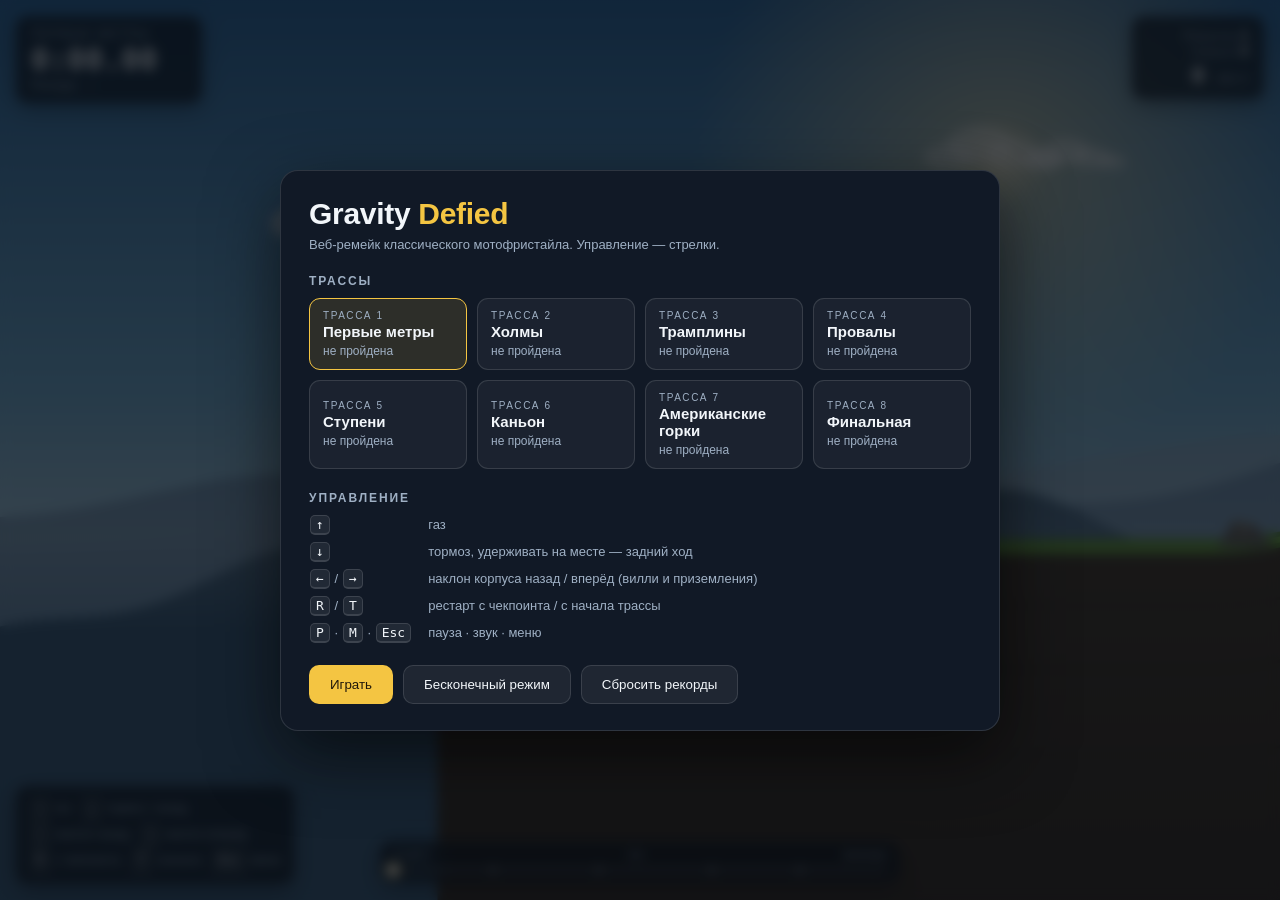
==== gravity-defied_1.html @ 2a4dbf1a "Publish Gravity Defied game as site entry point Co-Authored-By: Claude Opus 5 (1M context) <noreply@" ====
<!DOCTYPE html>
<html lang="ru">
<head>
<meta charset="utf-8">
<meta name="viewport" content="width=device-width, initial-scale=1, user-scalable=no">
<title>Gravity Defied — Web</title>
<style>
  :root{
    --ink:#f2f6fa;
    --panel:rgba(12,18,28,.72);
    --panel-solid:#111926;
    --accent:#f4c542;
    --accent2:#e63946;
    --ok:#6fd18a;
    --muted:#9fb0c4;
    --line:rgba(255,255,255,.12);
  }
  *{box-sizing:border-box}
  html,body{height:100%}
  body{
    margin:0;background:#0a1018;color:var(--ink);overflow:hidden;
    font-family:"Segoe UI",Roboto,"Helvetica Neue",Arial,system-ui,sans-serif;
    -webkit-font-smoothing:antialiased;user-select:none;
  }
  #game{display:block;width:100vw;height:100vh;touch-action:none}
  .mono{font-family:ui-monospace,"SF Mono",Menlo,Consolas,"Roboto Mono",monospace;font-variant-numeric:tabular-nums}

  /* ---------- HUD ---------- */
  #hud{position:fixed;inset:0;pointer-events:none}
  .card{
    background:var(--panel);border:1px solid var(--line);border-radius:12px;
    backdrop-filter:blur(8px);-webkit-backdrop-filter:blur(8px);
    box-shadow:0 6px 22px rgba(0,0,0,.35);
  }
  #hudTL{position:absolute;left:16px;top:16px;padding:10px 14px;min-width:186px}
  #hudTL .lvl{font-size:12px;letter-spacing:.14em;text-transform:uppercase;color:var(--muted)}
  #hudTL .time{font-size:30px;font-weight:600;line-height:1.12;margin-top:2px}
  #hudTL .best{font-size:12px;color:var(--muted);margin-top:1px}
  #hudTR{position:absolute;right:16px;top:16px;padding:10px 14px;text-align:right;min-width:132px}
  #hudTR .row{font-size:12px;color:var(--muted);letter-spacing:.06em}
  #hudTR .row b{color:var(--ink);font-weight:600;font-size:14px}
  #speedo{margin-top:4px;font-size:22px;font-weight:600}
  #speedo span{font-size:11px;color:var(--muted);font-weight:400;letter-spacing:.1em}

  #progWrap{position:absolute;left:50%;transform:translateX(-50%);bottom:18px;width:min(520px,60vw);padding:8px 12px}
  #progBar{position:relative;height:6px;border-radius:99px;background:rgba(255,255,255,.14);overflow:visible}
  #progFill{position:absolute;left:0;top:0;bottom:0;border-radius:99px;background:linear-gradient(90deg,var(--accent),#ff8b4a);width:0%}
  #progDot{position:absolute;top:50%;width:12px;height:12px;margin:-6px 0 0 -6px;border-radius:50%;background:#fff;box-shadow:0 0 0 3px rgba(244,197,66,.45);left:0%}
  .cpTick{position:absolute;top:-3px;width:2px;height:12px;background:rgba(255,255,255,.45);border-radius:2px}
  .cpTick.hit{background:var(--ok);box-shadow:0 0 8px var(--ok)}
  #progLbl{display:flex;justify-content:space-between;font-size:10px;color:var(--muted);letter-spacing:.12em;margin-bottom:6px;text-transform:uppercase}

  #keysHint{position:absolute;left:16px;bottom:16px;padding:9px 12px;font-size:12px;color:var(--muted);line-height:1.75;transition:opacity .5s}
  kbd{
    display:inline-block;min-width:20px;text-align:center;padding:1px 5px;margin:0 1px;
    border:1px solid var(--line);border-bottom-width:2px;border-radius:5px;
    background:rgba(255,255,255,.07);color:var(--ink);font:600 11px/1.5 inherit
  }

  #toast{
    position:absolute;left:50%;top:22%;transform:translate(-50%,-50%) scale(.9);
    padding:14px 26px;border-radius:14px;font-size:26px;font-weight:700;letter-spacing:.02em;
    opacity:0;transition:opacity .18s,transform .18s;text-align:center
  }
  #toast.show{opacity:1;transform:translate(-50%,-50%) scale(1)}
  #toast small{display:block;font-size:13px;font-weight:400;color:var(--muted);margin-top:5px;letter-spacing:.04em}

  /* ---------- Overlays ---------- */
  .overlay{
    position:fixed;inset:0;display:none;align-items:center;justify-content:center;
    background:rgba(6,10,16,.72);backdrop-filter:blur(6px);-webkit-backdrop-filter:blur(6px);z-index:5;padding:24px
  }
  .overlay.on{display:flex}
  .modal{
    width:min(720px,94vw);max-height:88vh;overflow:auto;background:var(--panel-solid);
    border:1px solid var(--line);border-radius:18px;padding:26px 28px;
    box-shadow:0 24px 70px rgba(0,0,0,.6)
  }
  .modal h1{margin:0;font-size:30px;letter-spacing:-.01em}
  .modal h1 em{font-style:normal;color:var(--accent)}
  .modal .sub{color:var(--muted);font-size:13px;margin:6px 0 20px}
  .modal h2{font-size:12px;letter-spacing:.16em;text-transform:uppercase;color:var(--muted);margin:22px 0 10px;font-weight:600}
  .grid{display:grid;grid-template-columns:repeat(auto-fill,minmax(158px,1fr));gap:10px}
  .lvlBtn{
    pointer-events:auto;cursor:pointer;text-align:left;padding:11px 13px;border-radius:11px;
    border:1px solid var(--line);background:rgba(255,255,255,.045);color:var(--ink);
    font:inherit;transition:.14s;display:block;width:100%
  }
  .lvlBtn:hover{background:rgba(244,197,66,.14);border-color:rgba(244,197,66,.5);transform:translateY(-1px)}
  .lvlBtn.cur{border-color:var(--accent);background:rgba(244,197,66,.12)}
  .lvlBtn .n{font-size:10px;letter-spacing:.16em;color:var(--muted);text-transform:uppercase}
  .lvlBtn .t{font-size:15px;font-weight:600;margin:2px 0 4px}
  .lvlBtn .b{font-size:12px;color:var(--ok)}
  .lvlBtn .b.none{color:var(--muted)}
  .btnRow{display:flex;gap:10px;flex-wrap:wrap;margin-top:22px}
  .btn{
    pointer-events:auto;cursor:pointer;padding:11px 20px;border-radius:10px;border:1px solid var(--line);
    background:rgba(255,255,255,.06);color:var(--ink);font:600 14px/1 inherit;transition:.14s
  }
  .btn:hover{background:rgba(255,255,255,.13)}
  .btn.primary{background:var(--accent);color:#20180a;border-color:transparent}
  .btn.primary:hover{background:#ffd45e}
  .keyTable{display:grid;grid-template-columns:auto 1fr;gap:7px 16px;font-size:13px;color:var(--muted);align-items:center}
  .keyTable div:nth-child(odd){white-space:nowrap}
  .stat{display:flex;gap:26px;flex-wrap:wrap;margin:16px 0 4px}
  .stat div span{display:block;font-size:11px;letter-spacing:.14em;text-transform:uppercase;color:var(--muted)}
  .stat div b{font-size:26px;font-weight:600}
  .rec{color:var(--accent)}
</style>
</head>
<body>
<canvas id="game"></canvas>

<div id="hud">
  <div id="hudTL" class="card">
    <div class="lvl" id="hLevel">Уровень</div>
    <div class="time mono" id="hTime">0:00.00</div>
    <div class="best mono" id="hBest">Рекорд: —</div>
  </div>

  <div id="hudTR" class="card">
    <div class="row">Попытка <b id="hTries">1</b></div>
    <div class="row">Сальто <b id="hFlips">0</b></div>
    <div id="speedo" class="mono">0 <span>КМ/Ч</span></div>
  </div>

  <div id="progWrap" class="card">
    <div id="progLbl"><span>Старт</span><span id="progPct">0%</span><span>Финиш</span></div>
    <div id="progBar"><div id="progFill"></div><div id="progDot"></div></div>
  </div>

  <div id="keysHint" class="card">
    <kbd>↑</kbd> газ &nbsp; <kbd>↓</kbd> тормоз / назад<br>
    <kbd>←</kbd> наклон назад &nbsp; <kbd>→</kbd> наклон вперёд<br>
    <kbd>R</kbd> с чекпоинта &nbsp; <kbd>T</kbd> сначала &nbsp; <kbd>Esc</kbd> меню
  </div>

  <div id="toast" class="card"></div>
</div>

<div class="overlay on" id="menu">
  <div class="modal">
    <h1>Gravity <em>Defied</em></h1>
    <div class="sub">Веб-ремейк классического мотофристайла. Управление — стрелки.</div>

    <h2>Трассы</h2>
    <div class="grid" id="lvlGrid"></div>

    <h2>Управление</h2>
    <div class="keyTable">
      <div><kbd>↑</kbd></div><div>газ</div>
      <div><kbd>↓</kbd></div><div>тормоз, удерживать на месте — задний ход</div>
      <div><kbd>←</kbd> / <kbd>→</kbd></div><div>наклон корпуса назад / вперёд (вилли и приземления)</div>
      <div><kbd>R</kbd> / <kbd>T</kbd></div><div>рестарт с чекпоинта / с начала трассы</div>
      <div><kbd>P</kbd> · <kbd>M</kbd> · <kbd>Esc</kbd></div><div>пауза · звук · меню</div>
    </div>

    <div class="btnRow">
      <button class="btn primary" id="btnPlay">Играть</button>
      <button class="btn" id="btnEndless">Бесконечный режим</button>
      <button class="btn" id="btnWipe">Сбросить рекорды</button>
    </div>
  </div>
</div>

<div class="overlay" id="finish">
  <div class="modal">
    <h1 id="fTitle">Финиш!</h1>
    <div class="sub" id="fSub"></div>
    <div class="stat">
      <div><span>Время</span><b class="mono" id="fTime">—</b></div>
      <div><span>Рекорд</span><b class="mono" id="fBest">—</b></div>
      <div><span>Падений</span><b class="mono" id="fCrash">0</b></div>
      <div><span>Сальто</span><b class="mono" id="fFlips">0</b></div>
    </div>
    <div class="btnRow">
      <button class="btn primary" id="btnNext">Следующая трасса</button>
      <button class="btn" id="btnRetry">Ещё раз</button>
      <button class="btn" id="btnMenu2">В меню</button>
    </div>
  </div>
</div>

<div class="overlay" id="pause">
  <div class="modal" style="width:min(420px,92vw)">
    <h1>Пауза</h1>
    <div class="sub">Игра остановлена</div>
    <div class="btnRow">
      <button class="btn primary" id="btnResume">Продолжить</button>
      <button class="btn" id="btnMenu3">В меню</button>
    </div>
  </div>
</div>

<script>
"use strict";
/* ============================================================================
   Gravity Defied — web remake
   Single file: physics (2-wheel rigid bike + terrain), procedural tracks,
   canvas renderer, HUD, level progression, local best times.
   ========================================================================= */

/* ------------------------------- utils ---------------------------------- */
const clamp = (v,a,b)=> v<a?a:(v>b?b:v);
const lerp  = (a,b,t)=> a+(b-a)*t;
const TAU   = Math.PI*2;

function mulberry32(a){
  return function(){
    a|=0; a=a+0x6D2B79F5|0;
    let t=Math.imul(a^a>>>15,1|a);
    t=t+Math.imul(t^t>>>7,61|t)^t;
    return ((t^t>>>14)>>>0)/4294967296;
  };
}
function fmtTime(ms){
  if(ms==null||!isFinite(ms)) return "—";
  const t=Math.max(0,ms);
  const m=Math.floor(t/60000), s=Math.floor(t%60000/1000), c=Math.floor(t%1000/10);
  return m+":"+String(s).padStart(2,"0")+"."+String(c).padStart(2,"0");
}
/* localStorage may be unavailable (private mode / file://) — degrade quietly */
const Store = (()=>{
  const mem={};
  let ok=true;
  try{ localStorage.setItem("__t","1"); localStorage.removeItem("__t"); }catch(e){ ok=false; }
  return {
    get(k,d){ try{ const v = ok?localStorage.getItem(k):mem[k]; return v==null?d:JSON.parse(v);}catch(e){return d;} },
    set(k,v){ try{ const s=JSON.stringify(v); if(ok) localStorage.setItem(k,s); else mem[k]=s; }catch(e){} }
  };
})();

/* ------------------------------ terrain --------------------------------- */
/* Track is a monotonic-in-x polyline. A bucket index gives O(1) segment lookup. */
class Terrain{
  constructor(pts){
    this.p = pts;
    this.n = pts.length;
    this.minX = pts[0].x;
    this.maxX = pts[this.n-1].x;
    this.cell = 48;
    const cells = Math.ceil((this.maxX-this.minX)/this.cell)+2;
    this.idx = new Int32Array(cells);
    let si = 0;
    for(let c=0;c<cells;c++){
      const cx = this.minX + c*this.cell;
      while(si < this.n-2 && pts[si+1].x < cx) si++;
      this.idx[c] = si;
    }
    // pre-compute bounds for decoration
    let lo=Infinity, hi=-Infinity;
    for(const q of pts){ if(q.y<lo)lo=q.y; if(q.y>hi)hi=q.y; }
    this.minY=lo; this.maxY=hi;
  }
  segIndex(x){
    const c = clamp(Math.floor((x-this.minX)/this.cell),0,this.idx.length-1);
    let i = this.idx[c];
    const p=this.p;
    while(i<this.n-2 && p[i+1].x < x) i++;
    return i;
  }
  heightAt(x){
    const p=this.p;
    if(x<=this.minX) return p[0].y;
    if(x>=this.maxX) return p[this.n-1].y;
    const i=this.segIndex(x);
    const a=p[i], b=p[i+1];
    const dx=b.x-a.x;
    if(dx<=1e-6) return Math.min(a.y,b.y);
    return a.y + (b.y-a.y)*((x-a.x)/dx);
  }
  slopeAt(x){
    const i=this.segIndex(clamp(x,this.minX,this.maxX-1));
    const a=this.p[i], b=this.p[i+1];
    return Math.atan2(b.y-a.y, b.x-a.x);
  }
  /* deepest circle-vs-polyline contact, or null */
  collide(cx,cy,r){
    const p=this.p;
    let i = this.segIndex(cx-r);
    let best=null, bestDepth=0;
    const lim = cx+r;
    for(; i<this.n-1; i++){
      const a=p[i], b=p[i+1];
      if(a.x>lim) break;
      const ex=b.x-a.x, ey=b.y-a.y;
      const len2=ex*ex+ey*ey;
      let t = len2>1e-9 ? ((cx-a.x)*ex+(cy-a.y)*ey)/len2 : 0;
      t = clamp(t,0,1);
      const px=a.x+ex*t, py=a.y+ey*t;
      let dx=cx-px, dy=cy-py;
      let d = Math.hypot(dx,dy);
      if(d>=r) continue;
      if(d<1e-6){ // degenerate: push straight up
        dx=0; dy=-1; d=1e-6;
      }
      // only accept contacts that push the circle up/out of solid ground
      const depth = r-d;
      if(depth>bestDepth){
        bestDepth=depth;
        best={nx:dx/d, ny:dy/d, depth, px, py};
      }
    }
    return best;
  }
}

/* -------------------------- track generation ---------------------------- */
/* A plan is a list of feature tuples; features append points to the polyline. */
function buildTrack(seed, plan){
  const rnd = mulberry32(seed);
  const pts=[];
  let x=0, y=0;
  const push=(nx,ny)=>{
    if(pts.length && nx <= pts[pts.length-1].x) nx = pts[pts.length-1].x + 0.5;
    pts.push({x:nx,y:ny});
  };
  push(0,0);
  const ramp=(len,fn,step)=>{
    step = step||6;
    const steps=Math.max(1,Math.round(len/step));
    const y0=y;
    for(let i=1;i<=steps;i++){
      const t=i/steps;
      push(x+len*t, y0+fn(t));
    }
    x+=len; y=y0+fn(1);
  };

  for(const f of plan){
    const k=f[0];
    if(k==="flat")      ramp(f[1], ()=>0, 24);
    else if(k==="slope")ramp(f[1], t=> f[2]*(t*t*(3-2*t)) );
    else if(k==="hills"){
      const L=f[1], amp=f[2], cyc=f[3]||3;
      ramp(L, t=> -amp*(1-Math.cos(TAU*cyc*t))/2 );
    }
    else if(k==="rollers"){ // asymmetric rolling terrain, keeps drifting height
      const L=f[1], amp=f[2], cyc=f[3]||4, drift=f[4]||0;
      ramp(L, t=> -amp*Math.sin(Math.PI*cyc*t)*Math.sin(Math.PI*t) + drift*t );
    }
    else if(k==="bump")  ramp(f[1], t=> -f[2]*Math.pow(Math.sin(Math.PI*t),2) );
    else if(k==="dip")   ramp(f[1], t=>  f[2]*Math.pow(Math.sin(Math.PI*t),2) );
    else if(k==="rough"){
      const L=f[1], amp=f[2];
      const steps=Math.max(2,Math.round(L/14)), y0=y;
      let acc=0;
      for(let i=1;i<=steps;i++){
        const t=i/steps;
        acc += (rnd()*2-1)*amp;
        acc *= .72;
        const taper = Math.sin(Math.PI*t);
        push(x+L*t, y0+acc*taper);
      }
      x+=L;
    }
    else if(k==="table"){ // up, plateau, down  (jump ramp)
      const up=f[1], top=f[2], dn=f[3], h=f[4];
      ramp(up, t=> -h*(t*t*(3-2*t)) , 5);
      ramp(top, ()=>0, 12);
      ramp(dn, t=>  h*(t*t*(3-2*t)) , 5);
    }
    else if(k==="kicker"){ // steep launch ramp then instant nothing
      const L=f[1], h=f[2];
      ramp(L, t=> -h*Math.pow(t,1.7), 4);
    }
    else if(k==="gap"){   // pit: vertical drop, floor, vertical rise
      const w=f[1], d=f[2];
      push(x+2, y+d); x+=2; y+=d;
      ramp(w, ()=>0, 20);
      push(x+2, y-d); x+=2; y-=d;
    }
    else if(k==="drop"){  // cliff down
      const h=f[1], w=f[2]||10;
      ramp(w, t=> h*Math.pow(t,.6), 3);
    }
    else if(k==="stairs"){
      const n=f[1], w=f[2], h=f[3];
      for(let i=0;i<n;i++){
        ramp(w, ()=>0, 12);
        ramp(Math.max(12,h*0.95), t=> -h*(t*t*(3-2*t)), 3);   // ~46° riser: climbable
      }
    }
    else if(k==="whoops"){ // tight repeated bumps
      const n=f[1], w=f[2], h=f[3];
      for(let i=0;i<n;i++) ramp(w, t=> -h*Math.pow(Math.sin(Math.PI*t),2), 4);
    }
  }
  push(x+260, y);            // finish run-out
  push(x+900, y);
  return new Terrain(pts);
}

/* --------------------------------- levels -------------------------------- */
const LEVELS = [
  { id:"l1", name:"Первые метры", seed:11, plan:[
    ["flat",340],["hills",900,26,3],["bump",240,46],["flat",180],
    ["hills",760,34,2],["bump",300,60],["flat",260],["rollers",700,40,3],["flat",300]
  ]},
  { id:"l2", name:"Холмы", seed:23, plan:[
    ["flat",280],["rollers",900,58,4],["bump",280,80],["dip",240,50],
    ["hills",900,64,3],["rough",420,16],["bump",260,76],["rollers",800,54,4,-60],["flat",320]
  ]},
  { id:"l3", name:"Трамплины", seed:37, plan:[
    ["flat",320],["table",150,120,150,66],["flat",260],
    ["table",130,90,220,92],["flat",300],["bump",200,52],
    ["kicker",130,86],["flat",420],["table",160,140,160,110],["flat",280],
    ["rollers",600,44,3],["flat",300]
  ]},
  { id:"l4", name:"Провалы", seed:53, plan:[
    ["flat",340],["kicker",120,58],["gap",150,120],["flat",240],
    ["bump",220,46],["kicker",130,74],["gap",210,150],["flat",260],
    ["rollers",600,46,3],["kicker",140,92],["gap",270,180],["flat",240],
    ["rough",340,18],["flat",320]
  ]},
  { id:"l5", name:"Ступени", seed:71, plan:[
    ["flat",300],["stairs",6,64,20],["flat",180],["drop",150,52],
    ["flat",240],["stairs",5,58,24],["flat",200],
    ["slope",300,-150],["flat",160],["drop",190,66],["flat",220],
    ["stairs",7,54,22],["flat",340]
  ]},
  { id:"l6", name:"Каньон", seed:97, plan:[
    ["flat",300],["slope",340,-190],["rough",300,20],["drop",200,64],
    ["flat",200],["kicker",140,80],["gap",210,190],["flat",220],
    ["slope",380,-230],["whoops",5,66,20],["drop",230,72],
    ["flat",200],["kicker",150,96],["gap",270,170],["flat",340]
  ]},
  { id:"l7", name:"Американские горки", seed:131, plan:[
    ["flat",300],["rollers",1100,74,4],["bump",280,98],["dip",300,72],
    ["slope",340,-220],["drop",240,74],["rollers",900,68,4],
    ["table",150,90,180,120],["flat",240],["whoops",6,66,20],
    ["rollers",900,62,4,-80],["flat",340]
  ]},
  { id:"l8", name:"Финальная", seed:191, plan:[
    ["flat",300],["whoops",4,66,20],["kicker",130,76],["gap",180,140],
    ["stairs",5,58,22],["rough",320,22],["slope",320,-200],
    ["table",140,80,200,120],["drop",210,66],["rollers",900,70,4],
    ["kicker",150,100],["gap",270,190],["hills",800,66,3],
    ["stairs",6,54,24],["rough",360,24],["rollers",700,58,4,-60],["flat",360]
  ]}
];

function endlessPlan(seed){
  const rnd=mulberry32(seed);
  const plan=[["flat",320]];
  const pick=[
    ()=>["rollers",600+rnd()*500, 40+rnd()*60, 3+((rnd()*3)|0)],
    ()=>["hills",600+rnd()*400, 30+rnd()*50, 2+((rnd()*3)|0)],
    ()=>["bump",200+rnd()*120, 50+rnd()*70],
    ()=>["table",130+rnd()*40, 80+rnd()*70, 160+rnd()*80, 60+rnd()*60],
    ()=>["rough",280+rnd()*200, 14+rnd()*12],
    ()=>["whoops",3+((rnd()*4)|0), 55+rnd()*20, 26+rnd()*14],
    ()=>["stairs",4+((rnd()*4)|0), 55+rnd()*25, 16+rnd()*10],
    ()=>["drop",150+rnd()*90, 50+rnd()*30],
    ()=>["slope",280+rnd()*160, -(120+rnd()*120)]
  ];
  for(let i=0;i<26;i++){
    if(rnd()<0.22){ plan.push(["kicker",120+rnd()*40, 60+rnd()*50]); plan.push(["gap",150+rnd()*160, 110+rnd()*110]); plan.push(["flat",180]); }
    else plan.push(pick[(rnd()*pick.length)|0]());
    if(rnd()<0.3) plan.push(["flat",160+rnd()*160]);
  }
  return plan;
}

/* --------------------------------- bike ---------------------------------- */
/* Scale: 1 world unit = 3 cm.  Wheelbase 44u = 1.32 m, wheel R 11u = 33 cm.
   Gravity 9.81 m/s^2 -> 327 u/s^2.  Speed in km/h = u/s * 0.108.          */
const G          = 330;    // gravity, units/s^2
const WHEEL_R    = 11;
const WHEELBASE  = 44;
const ENGINE_ACC = 95;     // rad/s^2 applied to rear wheel
const MAX_SPIN   = 43;     // rad/s  -> ~473 u/s ~ 51 km/h
const BRAKE      = 8;      // 1/s
const REVERSE    = 34;     // rad/s^2
const GRIP       = 2.20;   // friction coefficient -> climbs slopes up to ~65°
const IW         = 0.60;   // wheel rotational inertia (as equivalent mass)
const LEAN_GND   = 430;    // rotation force couple on ground (must beat gravity torque)
const LEAN_AIR   = 230;    // rotation force couple in air
const AIR_DRAG   = 0.12;
const SPIN_DRAG  = 0.6;
const RESTITUTION= 0.06;
const KMH        = 0.108;  // u/s -> km/h
const SUB_DT     = 1/240;

class Bike{
  constructor(){
    this.rear ={x:0,y:0,vx:0,vy:0,w:0,contact:null,slip:0};
    this.front={x:0,y:0,vx:0,vy:0,w:0,contact:null,slip:0};
    this.rearSpin=0; this.frontSpin=0;
    this.crashed=false; this.crashT=0;
    this.airTime=0; this.rot=0; this.prevAng=0; this.flipAcc=0; this.flips=0;
    this.susR=0; this.susF=0;
    this.leanVis=0;
  }
  place(terr,x){
    const hw=WHEELBASE/2;
    const s=terr.slopeAt(x);
    const cx=x, cy=terr.heightAt(x)-WHEEL_R-6;
    const dx=Math.cos(s)*hw, dy=Math.sin(s)*hw;
    this.rear ={x:cx-dx,y:cy-dy,vx:0,vy:0,w:0,contact:null,slip:0};
    this.front={x:cx+dx,y:cy+dy,vx:0,vy:0,w:0,contact:null,slip:0};
    this.rearSpin=0; this.frontSpin=0;
    this.crashed=false; this.crashT=0; this.airTime=0;
    this.flipAcc=0; this.flips=0;
    this.prevAng=this.angle();
    this.susR=0; this.susF=0; this.leanVis=0;
  }
  angle(){ return Math.atan2(this.front.y-this.rear.y, this.front.x-this.rear.x); }
  cx(){ return (this.rear.x+this.front.x)/2; }
  cy(){ return (this.rear.y+this.front.y)/2; }
  speed(){ const vx=(this.rear.vx+this.front.vx)/2, vy=(this.rear.vy+this.front.vy)/2; return Math.hypot(vx,vy); }

  /* local (forward, up) -> world */
  local(lx,ly){
    const a=this.angle(), c=Math.cos(a), s=Math.sin(a);
    const mx=this.cx(), my=this.cy();
    return { x: mx + c*lx + s*ly, y: my + s*lx - c*ly };
  }

  step(dt, input, terr){
    const R=this.rear, F=this.front;

    if(!this.crashed){
      // --- engine / brake on rear wheel ---
      if(input.up){
        R.w += ENGINE_ACC*dt;
        if(R.w>MAX_SPIN) R.w=MAX_SPIN;
      }
      if(input.down){
        const v = this.speed();
        if(v < 34 && R.w > -MAX_SPIN*0.4){ R.w -= REVERSE*dt; }
        else { R.w -= R.w*BRAKE*dt; F.w -= F.w*BRAKE*dt; }
      }
      // --- lean torque (force couple perpendicular to the wheel axis) ---
      const grounded = !!(R.contact||F.contact);
      const T = (grounded?LEAN_GND:LEAN_AIR)*dt;
      let lean=0;
      if(input.left)  lean-=1;
      if(input.right) lean+=1;
      if(lean!==0){
        const a=this.angle(), px=Math.sin(a), py=-Math.cos(a); // "up" in bike frame
        // pushing the front UP  => nose up (lean back, wheelie)
        const s = lean<0 ? 1 : -1;
        F.vx += px*T*s; F.vy += py*T*s;
        R.vx -= px*T*s; R.vy -= py*T*s;
      }
      this.leanVis = lerp(this.leanVis, lean, 1-Math.pow(0.001,dt));
    }

    // --- gravity + drag ---
    for(const W of [R,F]){
      W.vy += G*dt;
      const d = 1 - AIR_DRAG*dt;
      W.vx*=d; W.vy*=d;
    }
    if(!(R.contact||F.contact)){ R.w -= R.w*SPIN_DRAG*dt; F.w -= F.w*SPIN_DRAG*dt; }

    // --- integrate ---
    for(const W of [R,F]){ W.x += W.vx*dt; W.y += W.vy*dt; }

    // --- rigid frame constraint ---
    for(let it=0; it<6; it++){
      let dx=F.x-R.x, dy=F.y-R.y;
      let L=Math.hypot(dx,dy) || 1e-6;
      const diff=(L-WHEELBASE)/L*0.5;
      const cxx=dx*diff, cyy=dy*diff;
      R.x+=cxx; R.y+=cyy; F.x-=cxx; F.y-=cyy;
      // keep velocities consistent with the correction
      const k = 1/dt * 0.5;
      R.vx+=cxx*k*0.35; R.vy+=cyy*k*0.35;
      F.vx-=cxx*k*0.35; F.vy-=cyy*k*0.35;
    }

    // --- terrain contacts ---
    R.contact=null; F.contact=null;
    for(const W of [R,F]){
      // relax out of the surface — several passes so concave corners
      // (step risers, gully bottoms) don't wedge the wheel
      for(let it=0; it<4; it++){
        const p = terr.collide(W.x,W.y,WHEEL_R);
        if(!p) break;
        W.x += p.nx*p.depth; W.y += p.ny*p.depth;
      }
      // contact test with a small skin so we keep grip while resting on the surface
      const c = terr.collide(W.x,W.y,WHEEL_R+0.7);
      if(!c) continue;
      W.contact=c;
      // normal velocity response
      const vn = W.vx*c.nx + W.vy*c.ny;
      if(vn<0){
        const j = -vn*(1+RESTITUTION);
        W.vx += c.nx*j; W.vy += c.ny*j;
      }
      // tangential friction / rolling coupling
      const tx=-c.ny, ty=c.nx;                 // tangent, forward-ish
      const vt = W.vx*tx + W.vy*ty;
      const slip = vt - W.w*WHEEL_R;
      let j = slip*(IW/(1+IW));
      const maxJ = GRIP*G*dt;
      if(j> maxJ) j= maxJ;
      if(j<-maxJ) j=-maxJ;
      W.vx -= tx*j; W.vy -= ty*j;
      W.w  += j/(IW*WHEEL_R);
      W.slip = slip;
    }

    // --- rotation / flip tracking ---
    const a=this.angle();
    let da=a-this.prevAng;
    while(da> Math.PI) da-=TAU;
    while(da<-Math.PI) da+=TAU;
    this.prevAng=a;
    if(!(R.contact||F.contact)){
      this.airTime+=dt;
      this.flipAcc+=da;
      if(Math.abs(this.flipAcc)>TAU){ this.flips+=1; this.flipAcc-=Math.sign(this.flipAcc)*TAU; }
    } else {
      if(this.airTime>0.05) this.flipAcc=0;
      this.airTime=0;
    }

    // --- wheel visual spin ---
    this.rearSpin  += R.w*dt;
    this.frontSpin += F.w*dt;

    // --- suspension visual (from vertical accel proxy) ---
    const tgtR = R.contact? clamp(-R.vy*0.02,-1,3) : -1.4;
    const tgtF = F.contact? clamp(-F.vy*0.02,-1,3) : -1.4;
    const k2 = 1-Math.pow(0.0005,dt);
    this.susR = lerp(this.susR,tgtR,k2);
    this.susF = lerp(this.susF,tgtF,k2);

    // --- crash test: rider / frame touching ground ---
    if(!this.crashed){
      const pts=[[0,36,4.6],[ -4,26,4.0],[0,13,4.4],[-15,9,3.4],[15,10,3.4]];
      for(const p of pts){
        const w=this.local(p[0],p[1]);
        if(terr.collide(w.x,w.y,p[2])){ this.crash(); break; }
      }
    }
  }
  crash(){
    if(this.crashed) return;
    this.crashed=true; this.crashT=0;
    this.rear.w*=0.2; this.front.w*=0.2;
  }
}

/* ------------------------------- particles ------------------------------- */
class Particles{
  constructor(){ this.a=[]; }
  spawn(x,y,vx,vy,life,size,col){
    if(this.a.length>420) this.a.shift();
    this.a.push({x,y,vx,vy,l:life,L:life,s:size,c:col});
  }
  step(dt){
    for(let i=this.a.length-1;i>=0;i--){
      const p=this.a[i];
      p.l-=dt;
      if(p.l<=0){ this.a.splice(i,1); continue; }
      p.x+=p.vx*dt; p.y+=p.vy*dt;
      p.vy+=260*dt; p.vx*=1-1.2*dt; p.vy*=1-0.6*dt;
    }
  }
  draw(g){
    for(const p of this.a){
      const t=p.l/p.L;
      g.globalAlpha=t*0.75;
      g.fillStyle=p.c;
      const s=p.s*(0.4+t*0.8);
      g.beginPath(); g.arc(p.x,p.y,s,0,TAU); g.fill();
    }
    g.globalAlpha=1;
  }
}

/* --------------------------------- game ---------------------------------- */
const cv = document.getElementById("game");
const g  = cv.getContext("2d");

const VIEW_H = 400;                    // world units visible vertically
let W=0,H=0,DPR=1,scale=1;

function resize(){
  DPR = Math.min(window.devicePixelRatio||1, 2);
  W = cv.clientWidth; H = cv.clientHeight;
  cv.width = Math.round(W*DPR); cv.height = Math.round(H*DPR);
  scale = H/VIEW_H;
}
window.addEventListener("resize",resize);

const input = {up:false,down:false,left:false,right:false};
const bike  = new Bike();
const parts = new Particles();

const game = {
  terr:null, level:null, levelIdx:0, endless:false,
  startX:0, finishX:0,
  cam:{x:0,y:0,z:1},
  running:false, paused:false, started:false, stuckT:0, progX:0, progT:0,
  t0:0, elapsed:0, tries:1, crashes:0, flips:0,
  checkpoints:[], cpHit:[], cpIndex:-1,
  decor:[], trail:[],
  best:Store.get("gd_best",{}) || {},
  sound:Store.get("gd_sound",true),
  hintT:9
};

/* -------- decoration (trees, rocks, grass tufts) -------- */
function buildDecor(terr,seed){
  const rnd=mulberry32(seed+777);
  const out=[];
  for(let x=terr.minX+120; x<terr.maxX-200; x+= 40+rnd()*120){
    const y=terr.heightAt(x);
    const sl=Math.abs(terr.slopeAt(x));
    if(sl>0.7) continue;
    const r=rnd();
    if(r<0.24) out.push({t:"tree",x,y,h:26+rnd()*30,s:0.6+rnd()*0.4,f:rnd()});
    else if(r<0.48) out.push({t:"rock",x,y,h:6+rnd()*12,f:rnd()});
    else out.push({t:"tuft",x,y,h:5+rnd()*7,f:rnd()});
  }
  return out;
}

/* -------- loading a level -------- */
function loadLevel(idx, endless){
  game.endless = !!endless;
  if(endless){
    const seed = (Math.random()*1e9)|0;
    game.level = {id:"endless", name:"Бесконечный режим", seed};
    game.terr  = buildTrack(seed, endlessPlan(seed));
  } else {
    game.levelIdx = clamp(idx,0,LEVELS.length-1);
    game.level = LEVELS[game.levelIdx];
    game.terr  = buildTrack(game.level.seed, game.level.plan);
  }
  const T=game.terr;
  game.startX  = T.minX+90;
  game.finishX = T.maxX-620;
  game.decor   = buildDecor(T, game.level.seed||1);

  // checkpoints: flat ground that is NOT at the bottom of a pit
  game.checkpoints=[];
  const N=4;
  for(let i=1;i<=N;i++){
    const target = game.startX + (game.finishX-game.startX)*(i/(N+1));
    let found=null;
    for(let x=target; x<target+520 && x<game.finishX-80; x+=8){
      if(Math.abs(T.slopeAt(x))>0.14) continue;
      const y=T.heightAt(x);
      let ok=true;
      for(let d=-150; d<=150; d+=15){
        if(T.heightAt(x+d) < y-44){ ok=false; break; }   // wall nearby -> in a hole
      }
      if(ok){ found=x; break; }
    }
    game.checkpoints.push(found!=null?found:target);
  }
  game.cpHit = game.checkpoints.map(()=>false);
  game.cpIndex=-1;
  game.tries=1; game.crashes=0; game.flips=0;
  resetToStart();
  buildProgressTicks();
  refreshHud(true);
}
function resetToStart(){
  bike.place(game.terr, game.startX);
  parts.a.length=0; game.trail.length=0;
  game.stuckT=0; game.progX=bike.cx(); game.progT=0;
  game.cpIndex=-1; game.cpHit=game.checkpoints.map(()=>false);
  game.elapsed=0; game.started=false; game.running=true;
  game.cam.x=bike.cx(); game.cam.y=bike.cy()-40;
}
function respawn(){
  // if we keep dying right after a respawn, that checkpoint is a trap — step back
  const now=performance.now();
  if(now-(game.spawnAt||0) < 2600){
    game.cpFail=(game.cpFail||0)+1;
    if(game.cpFail>=2 && game.cpIndex>=0){ game.cpIndex--; game.cpFail=0; }
  } else game.cpFail=0;
  game.spawnAt=now;

  const x = game.cpIndex>=0 ? game.checkpoints[game.cpIndex] : game.startX;
  bike.place(game.terr, x);
  parts.a.length=0; game.trail.length=0;
  game.stuckT=0; game.progX=bike.cx(); game.progT=0;
  game.running=true;
}

/* -------- input -------- */
const KEYMAP = {
  ArrowUp:"up", KeyW:"up",
  ArrowDown:"down", KeyS:"down",
  ArrowLeft:"left", KeyA:"left",
  ArrowRight:"right", KeyD:"right"
};
window.addEventListener("keydown",e=>{
  if(e.repeat){ if(KEYMAP[e.code]) e.preventDefault(); return; }
  const k=KEYMAP[e.code];
  if(k){ input[k]=true; e.preventDefault(); startTimerIfNeeded(); audioResume(); return; }
  switch(e.code){
    case "KeyR": game.tries++; game.crashes++; respawn(); break;
    case "KeyT": game.tries++; resetToStart(); break;
    case "KeyP": togglePause(); break;
    case "KeyM": game.sound=!game.sound; Store.set("gd_sound",game.sound); toast(game.sound?"Звук вкл":"Звук выкл",""); break;
    case "KeyN": if(!game.endless) loadLevel(game.levelIdx+1); break;
    case "Escape": openMenu(); break;
    case "Space": e.preventDefault(); break;
  }
});
window.addEventListener("keyup",e=>{
  const k=KEYMAP[e.code];
  if(k){ input[k]=false; e.preventDefault(); }
});
window.addEventListener("blur",()=>{ input.up=input.down=input.left=input.right=false; });

function startTimerIfNeeded(){
  if(!game.started && game.running && !game.paused && !overlayOpen()){
    game.started=true; game.t0=performance.now()-game.elapsed;
  }
}

/* -------- audio (simple engine tone) -------- */
let AC=null, osc=null, gain=null, noiseGain=null;
function audioResume(){
  if(!game.sound) return;
  if(AC){ if(AC.state==="suspended") AC.resume(); return; }
  try{
    AC = new (window.AudioContext||window.webkitAudioContext)();
    osc = AC.createOscillator(); osc.type="sawtooth"; osc.frequency.value=60;
    gain = AC.createGain(); gain.gain.value=0;
    const lp = AC.createBiquadFilter(); lp.type="lowpass"; lp.frequency.value=900;
    osc.connect(lp); lp.connect(gain); gain.connect(AC.destination);
    osc.start();
  }catch(e){ AC=null; }
}
function audioUpdate(){
  if(!AC||!gain||!osc) return;
  if(!game.sound || game.paused || overlayOpen() || bike.crashed){
    gain.gain.setTargetAtTime(0, AC.currentTime, 0.05);
    return;
  }
  const rpm = Math.abs(bike.rear.w)/MAX_SPIN;
  osc.frequency.setTargetAtTime(48+rpm*230, AC.currentTime, 0.04);
  const vol = (input.up?0.05:0.018) * (0.35+rpm*0.65);
  gain.gain.setTargetAtTime(vol, AC.currentTime, 0.06);
}

/* -------- HUD -------- */
const el = id=>document.getElementById(id);
function toast(msg,sub,ms){
  const t=el("toast");
  t.innerHTML = msg + (sub?("<small>"+sub+"</small>"):"");
  t.classList.add("show");
  clearTimeout(toast._t);
  toast._t=setTimeout(()=>t.classList.remove("show"), ms||1500);
}
function buildProgressTicks(){
  const bar=el("progBar");
  bar.querySelectorAll(".cpTick").forEach(n=>n.remove());
  const span=game.finishX-game.startX;
  game.checkpoints.forEach((x,i)=>{
    const d=document.createElement("div");
    d.className="cpTick"; d.dataset.i=i;
    d.style.left = clamp((x-game.startX)/span*100,0,100)+"%";
    bar.appendChild(d);
  });
}
function refreshHud(full){
  el("hLevel").textContent = game.level.name;
  const b = game.best[game.level.id];
  el("hBest").textContent = "Рекорд: " + (b?fmtTime(b):"—");
  el("hTries").textContent = game.tries;
  el("hFlips").textContent = game.flips;
  el("hTime").textContent = fmtTime(game.elapsed);
  const spd = Math.round(bike.speed()*KMH);
  el("speedo").innerHTML = spd + ' <span>КМ/Ч</span>';
  const p = clamp((bike.cx()-game.startX)/(game.finishX-game.startX),0,1);
  el("progFill").style.width = (p*100)+"%";
  el("progDot").style.left   = (p*100)+"%";
  el("progPct").textContent  = Math.round(p*100)+"%";
  if(full){
    document.querySelectorAll(".cpTick").forEach(n=>n.classList.remove("hit"));
  }
}

/* -------- overlays -------- */
function overlayOpen(){ return document.querySelector(".overlay.on")!=null; }
function openMenu(){
  buildLevelGrid();
  el("finish").classList.remove("on");
  el("pause").classList.remove("on");
  el("menu").classList.add("on");
  game.paused=true;
}
function closeOverlays(){
  document.querySelectorAll(".overlay").forEach(o=>o.classList.remove("on"));
  game.paused=false;
  if(game.started) game.t0=performance.now()-game.elapsed;
}
function togglePause(){
  if(el("menu").classList.contains("on")||el("finish").classList.contains("on")) return;
  if(el("pause").classList.contains("on")) closeOverlays();
  else { el("pause").classList.add("on"); game.paused=true; }
}
function buildLevelGrid(){
  const grid=el("lvlGrid");
  grid.innerHTML="";
  LEVELS.forEach((L,i)=>{
    const b=document.createElement("button");
    b.className="lvlBtn"+(!game.endless && i===game.levelIdx?" cur":"");
    const best=game.best[L.id];
    b.innerHTML='<div class="n">Трасса '+(i+1)+'</div><div class="t">'+L.name+'</div>'+
                '<div class="b'+(best?"":" none")+'">'+(best?("★ "+fmtTime(best)):"не пройдена")+'</div>';
    b.onclick=()=>{ loadLevel(i,false); closeOverlays(); };
    grid.appendChild(b);
  });
}
el("btnPlay").onclick     = ()=>{ closeOverlays(); audioResume(); };
el("btnEndless").onclick  = ()=>{ loadLevel(0,true); closeOverlays(); audioResume(); };
el("btnWipe").onclick     = ()=>{ game.best={}; Store.set("gd_best",{}); buildLevelGrid(); refreshHud(true); };
el("btnResume").onclick   = ()=> closeOverlays();
el("btnMenu2").onclick    = ()=> openMenu();
el("btnMenu3").onclick    = ()=> openMenu();
el("btnRetry").onclick    = ()=>{ game.tries++; resetToStart(); closeOverlays(); };
el("btnNext").onclick     = ()=>{
  if(game.endless) loadLevel(0,true);
  else loadLevel((game.levelIdx+1)%LEVELS.length,false);
  closeOverlays();
};

/* -------- finish -------- */
function onFinish(){
  game.running=false;
  const id=game.level.id;
  const prev=game.best[id];
  const rec = (prev==null || game.elapsed<prev);
  if(rec && !game.endless){ game.best[id]=game.elapsed; Store.set("gd_best",game.best); }
  else if(rec && game.endless){ /* endless best not stored */ }
  el("fTitle").innerHTML = rec? 'Новый <span class="rec">рекорд</span>!' : 'Финиш!';
  el("fSub").textContent = game.level.name + (game.endless?" — трасса сгенерирована случайно":"");
  el("fTime").textContent = fmtTime(game.elapsed);
  el("fBest").textContent = fmtTime(game.best[id]!=null?game.best[id]:game.elapsed);
  el("fCrash").textContent= game.crashes;
  el("fFlips").textContent= game.flips;
  el("btnNext").textContent = game.endless? "Новая трасса" : "Следующая трасса";
  el("finish").classList.add("on");
  game.paused=true;
}

/* ------------------------------- rendering -------------------------------- */
function skyGradient(){
  const s=g.createLinearGradient(0,0,0,H);
  s.addColorStop(0,   "#2f6ea8");
  s.addColorStop(0.42,"#77b6dd");
  s.addColorStop(0.78,"#cfe8f4");
  s.addColorStop(1,   "#e9dcc2");
  return s;
}
function drawSky(){
  g.fillStyle=skyGradient();
  g.fillRect(0,0,W,H);
  // sun
  const sx=W*0.78, sy=H*0.18;
  const sg=g.createRadialGradient(sx,sy,0,sx,sy,H*0.34);
  sg.addColorStop(0,"rgba(255,246,214,.95)");
  sg.addColorStop(0.16,"rgba(255,236,178,.55)");
  sg.addColorStop(1,"rgba(255,236,178,0)");
  g.fillStyle=sg; g.fillRect(0,0,W,H);
}
function hillLayer(offsetFactor, baseY, amp, freq, color, seedPhase){
  const cam=game.cam;
  g.fillStyle=color;
  g.beginPath();
  g.moveTo(0,H);
  const step=14;
  for(let px=0; px<=W+step; px+=step){
    const wx = (px/scale + cam.x*offsetFactor);
    const y = baseY
            + Math.sin(wx*freq + seedPhase)*amp
            + Math.sin(wx*freq*2.37 + seedPhase*1.7)*amp*0.38
            + Math.sin(wx*freq*0.41 + seedPhase*0.6)*amp*0.7;
    g.lineTo(px, y - (cam.y*offsetFactor*scale*0.25));
  }
  g.lineTo(W,H); g.closePath(); g.fill();
}
function drawClouds(){
  const cam=game.cam;
  g.save();
  for(let i=0;i<7;i++){
    const seed=i*137.5;
    const wx = ((seed*53 - cam.x*0.045) % (W+700) + W+700) % (W+700) - 350;
    const wy = H*0.10 + (i%3)*H*0.075 + Math.sin(seed)*10 - cam.y*0.045*scale*0.2;
    const s  = 0.7 + (i%4)*0.28;
    g.globalAlpha = 0.30 + (i%3)*0.10;
    g.fillStyle="#ffffff";
    for(const o of [[-46,6,26],[-14,-8,34],[22,2,28],[52,8,20]]){
      g.beginPath(); g.ellipse(wx+o[0]*s, wy+o[1]*s, o[2]*s, o[2]*s*0.55, 0, 0, TAU); g.fill();
    }
  }
  g.restore();
  g.globalAlpha=1;
}
function drawParallax(){
  const horizon = H*0.60;
  drawClouds();
  hillLayer(0.07, horizon-70, 46, 0.0062, "rgba(150,181,207,.60)", 1.3);
  hillLayer(0.16, horizon-18, 56, 0.0104, "rgba(104,141,175,.80)", 4.1);
  hillLayer(0.34, horizon+42, 50, 0.0178, "rgba(58,94,126,.92)", 2.2);
  // haze band toward the horizon
  const hz=g.createLinearGradient(0,horizon-140,0,horizon+90);
  hz.addColorStop(0,"rgba(226,240,248,0)");
  hz.addColorStop(0.6,"rgba(226,240,248,.22)");
  hz.addColorStop(1,"rgba(226,240,248,0)");
  g.fillStyle=hz; g.fillRect(0,horizon-140,W,230);
}
function worldToScreen(x,y){
  return { x:(x-game.cam.x)*scale + W/2, y:(y-game.cam.y)*scale + H/2 };
}
function drawTerrain(){
  const T=game.terr, cam=game.cam;
  const left  = cam.x - (W/2)/scale - 40;
  const right = cam.x + (W/2)/scale + 40;
  let i = T.segIndex(Math.max(T.minX,left));
  const pts=[];
  for(; i<T.n; i++){
    const p=T.p[i];
    pts.push(p);
    if(p.x>right) break;
  }
  if(pts.length<2) return;

  g.save();
  g.translate(W/2, H/2);
  g.scale(scale,scale);
  g.translate(-cam.x,-cam.y);

  const bottom = cam.y + (H/2)/scale + 400;

  // ground body
  const gr=g.createLinearGradient(0, T.minY-60, 0, T.maxY+320);
  gr.addColorStop(0,   "#6b5a45");
  gr.addColorStop(0.18,"#4d3f31");
  gr.addColorStop(1,   "#241d17");
  g.beginPath();
  g.moveTo(pts[0].x, bottom);
  for(const p of pts) g.lineTo(p.x,p.y);
  g.lineTo(pts[pts.length-1].x, bottom);
  g.closePath();
  g.fillStyle=gr; g.fill();

  // grass cap
  g.beginPath();
  g.moveTo(pts[0].x, pts[0].y);
  for(const p of pts) g.lineTo(p.x,p.y);
  g.lineWidth=7; g.lineJoin="round"; g.lineCap="round";
  g.strokeStyle="#5d8f38"; g.stroke();
  g.lineWidth=2.6; g.strokeStyle="#7fbb4c"; g.stroke();

  // subtle strata lines
  g.globalAlpha=.13; g.strokeStyle="#000"; g.lineWidth=1.4;
  for(const d of [26,54,92]){
    g.beginPath();
    for(let k=0;k<pts.length;k++){
      const p=pts[k];
      (k?g.lineTo:g.moveTo).call(g,p.x,p.y+d);
    }
    g.stroke();
  }
  g.globalAlpha=1;

  drawDecor(left,right);
  drawFlags();
  drawTrail();
  parts.draw(g);
  drawBike();
  g.restore();
}
function drawDecor(left,right){
  for(const d of game.decor){
    if(d.x<left-60||d.x>right+60) continue;
    if(d.t==="tree"){
      const h=d.h;
      // fade a tree that would sit on top of the rider
      const near = Math.abs(d.x-bike.cx());
      g.globalAlpha = near<70 ? clamp(0.22+near/70*0.78,0.22,1) : 1;
      g.strokeStyle="#4a3a28"; g.lineWidth=3*d.s; g.lineCap="round";
      g.beginPath(); g.moveTo(d.x,d.y); g.lineTo(d.x+ (d.f-0.5)*6, d.y-h*0.45); g.stroke();
      const cy=d.y-h*0.62, rr=h*0.34*d.s;
      g.fillStyle = d.f>0.5? "#3f7a35":"#356b2e";
      g.beginPath(); g.arc(d.x-rr*0.5,cy+rr*0.25,rr*0.8,0,TAU); g.fill();
      g.beginPath(); g.arc(d.x+rr*0.55,cy+rr*0.3,rr*0.72,0,TAU); g.fill();
      g.fillStyle = d.f>0.5? "#4d9440":"#428339";
      g.beginPath(); g.arc(d.x,cy-rr*0.25,rr,0,TAU); g.fill();
      g.globalAlpha=1;
    } else if(d.t==="rock"){
      g.fillStyle="#6d6a63";
      g.beginPath();
      g.moveTo(d.x-d.h, d.y+1);
      g.lineTo(d.x-d.h*0.4, d.y-d.h*0.9);
      g.lineTo(d.x+d.h*0.35, d.y-d.h*0.75);
      g.lineTo(d.x+d.h, d.y+1);
      g.closePath(); g.fill();
      g.fillStyle="rgba(255,255,255,.16)";
      g.beginPath();
      g.moveTo(d.x-d.h*0.4, d.y-d.h*0.9);
      g.lineTo(d.x+d.h*0.35, d.y-d.h*0.75);
      g.lineTo(d.x-d.h*0.1, d.y-d.h*0.3);
      g.closePath(); g.fill();
    } else {
      g.strokeStyle="#63a03c"; g.lineWidth=1.4; g.lineCap="round";
      for(let k=-1;k<=1;k++){
        g.beginPath(); g.moveTo(d.x+k*2.2, d.y);
        g.lineTo(d.x+k*4.5, d.y-d.h);
        g.stroke();
      }
    }
  }
}
function flag(x,y,color,label){
  g.strokeStyle="#e8eef4"; g.lineWidth=2.2; g.lineCap="round";
  g.beginPath(); g.moveTo(x,y); g.lineTo(x,y-46); g.stroke();
  g.fillStyle=color;
  g.beginPath(); g.moveTo(x,y-46); g.lineTo(x+26,y-38); g.lineTo(x,y-30); g.closePath(); g.fill();
  if(label){
    g.fillStyle="rgba(255,255,255,.85)";
    g.font="600 9px sans-serif"; g.textAlign="left";
    g.fillText(label, x+3, y-50);
  }
}
function drawFlags(){
  const T=game.terr;
  game.checkpoints.forEach((x,i)=>{
    flag(x, T.heightAt(x), game.cpHit[i]?"#6fd18a":"#9fb0c4", null);
  });
  // finish: checkered
  const fx=game.finishX, fy=T.heightAt(fx);
  g.strokeStyle="#e8eef4"; g.lineWidth=2.6;
  g.beginPath(); g.moveTo(fx,fy); g.lineTo(fx,fy-64); g.stroke();
  const cs=7;
  for(let r=0;r<4;r++) for(let c=0;c<5;c++){
    g.fillStyle = ((r+c)%2)?"#141821":"#f2f6fa";
    g.fillRect(fx+1+c*cs, fy-64+r*cs, cs, cs);
  }
  // start
  flag(game.startX, T.heightAt(game.startX), "#f4c542", null);
}
function drawTrail(){
  const tr=game.trail;
  if(tr.length<2) return;
  g.strokeStyle="rgba(40,30,20,.22)"; g.lineWidth=2.4; g.lineCap="round";
  g.beginPath();
  g.moveTo(tr[0].x,tr[0].y);
  for(let i=1;i<tr.length;i++){
    if(tr[i].b) g.moveTo(tr[i].x,tr[i].y);
    else g.lineTo(tr[i].x,tr[i].y);
  }
  g.stroke();
}

function drawWheel(x,y,spin,r){
  g.save(); g.translate(x,y); g.rotate(spin);
  g.beginPath(); g.arc(0,0,r,0,TAU);
  g.fillStyle="#15171c"; g.fill();
  g.beginPath(); g.arc(0,0,r-2.6,0,TAU);
  g.strokeStyle="#2c3038"; g.lineWidth=1.2; g.stroke();
  g.strokeStyle="#c9d2db"; g.lineWidth=1.1;
  for(let i=0;i<6;i++){
    const a=i*Math.PI/3;
    g.beginPath(); g.moveTo(Math.cos(a)*2.5,Math.sin(a)*2.5);
    g.lineTo(Math.cos(a)*(r-3.6),Math.sin(a)*(r-3.6)); g.stroke();
  }
  g.beginPath(); g.arc(0,0,2.6,0,TAU); g.fillStyle="#8f9aa6"; g.fill();
  // tread marks
  g.strokeStyle="rgba(255,255,255,.10)"; g.lineWidth=1.6;
  for(let i=0;i<10;i++){
    const a=i*TAU/10;
    g.beginPath();
    g.arc(0,0,r-1.1,a,a+0.16); g.stroke();
  }
  g.restore();
}
function drawBike(){
  const a=bike.angle(), c=Math.cos(a), s=Math.sin(a);
  const mx=bike.cx(), my=bike.cy();
  const L=(lx,ly)=>({x:mx+c*lx+s*ly, y:my+s*lx-c*ly});

  // shadow
  const T=game.terr;
  const gy=T.heightAt(mx);
  if(gy-my < 180){
    g.globalAlpha=clamp(1-(gy-my)/180,0,1)*0.32;
    g.fillStyle="#000";
    g.beginPath(); g.ellipse(mx, gy-2, 30, 5.5, 0, 0, TAU); g.fill();
    g.globalAlpha=1;
  }

  const hw=WHEELBASE/2;
  const rw={x:bike.rear.x, y:bike.rear.y};
  const fw={x:bike.front.x, y:bike.front.y};

  const swArm = L(-hw+2, 8 + bike.susR);
  const forkT = L( hw-4, 20 + bike.susF);
  const frame = L(-2, 12);
  const seat  = L(-12, 18);
  const bar   = L( 15, 23);
  const peg   = L(-4, 6);

  // swingarm + forks
  g.lineCap="round";
  g.strokeStyle="#59616c"; g.lineWidth=5;
  g.beginPath(); g.moveTo(swArm.x,swArm.y); g.lineTo(rw.x,rw.y); g.stroke();
  g.strokeStyle="#8d97a3"; g.lineWidth=2;
  g.beginPath(); g.moveTo(swArm.x,swArm.y); g.lineTo(rw.x,rw.y); g.stroke();
  g.strokeStyle="#3b424b"; g.lineWidth=4.6;
  g.beginPath(); g.moveTo(forkT.x,forkT.y); g.lineTo(fw.x,fw.y); g.stroke();
  g.strokeStyle="#cfd7e0"; g.lineWidth=2.4;
  g.beginPath(); g.moveTo(forkT.x,forkT.y); g.lineTo(L(hw-2,10).x,L(hw-2,10).y); g.stroke();

  drawWheel(rw.x,rw.y,bike.rearSpin,WHEEL_R);
  drawWheel(fw.x,fw.y,bike.frontSpin,WHEEL_R);

  // rear fender / mudguard
  g.strokeStyle="#1e232b"; g.lineWidth=2.6;
  g.beginPath(); g.moveTo(L(-24,15).x,L(-24,15).y);
  g.quadraticCurveTo(L(-18,19).x,L(-18,19).y, L(-9,19).x,L(-9,19).y); g.stroke();

  // engine block
  g.fillStyle="#39404a";
  const eA=L(-3,3), eB=L(6,5), eC=L(7,12), eD=L(-2,11);
  g.beginPath(); g.moveTo(eA.x,eA.y); g.lineTo(eB.x,eB.y); g.lineTo(eC.x,eC.y); g.lineTo(eD.x,eD.y);
  g.closePath(); g.fill();
  g.strokeStyle="#20252c"; g.lineWidth=1; g.stroke();

  // frame tubes
  g.strokeStyle="#e63946"; g.lineWidth=2.8; g.lineJoin="round";
  g.beginPath();
  g.moveTo(L(-13,12).x,L(-13,12).y);      // swingarm pivot
  g.lineTo(L(-4,18).x,L(-4,18).y);        // under seat
  g.lineTo(L(9,19).x,L(9,19).y);          // steering head
  g.lineTo(L(8,8).x,L(8,8).y);            // down tube
  g.lineTo(L(-3,4).x,L(-3,4).y);          // cradle
  g.lineTo(L(-13,12).x,L(-13,12).y);
  g.stroke();

  // tank
  g.fillStyle="#f4c542";
  const t1=L(0,19),t2=L(8,19.5),t3=L(9,15.5),t4=L(0,14.5);
  g.beginPath(); g.moveTo(t1.x,t1.y); g.lineTo(t2.x,t2.y); g.lineTo(t3.x,t3.y); g.lineTo(t4.x,t4.y);
  g.closePath(); g.fill();
  g.strokeStyle="#c79c22"; g.lineWidth=.8; g.stroke();

  // seat
  g.strokeStyle="#191d24"; g.lineWidth=4.2; g.lineCap="round";
  g.beginPath(); g.moveTo(L(-15,18).x,L(-15,18).y); g.lineTo(L(-2,19.5).x,L(-2,19.5).y); g.stroke();

  // triple clamp + handlebar
  g.strokeStyle="#20242b"; g.lineWidth=2.2;
  g.beginPath(); g.moveTo(L(11,20).x,L(11,20).y); g.lineTo(bar.x,bar.y); g.stroke();
  // front number plate
  g.fillStyle="#eef2f6";
  const nA=L(13,17), nB=L(19,15), nC=L(17,10.5), nD=L(12,12);
  g.beginPath(); g.moveTo(nA.x,nA.y); g.lineTo(nB.x,nB.y); g.lineTo(nC.x,nC.y); g.lineTo(nD.x,nD.y);
  g.closePath(); g.fill();

  /* ---- rider ---- */
  const lean = bike.leanVis;                      // -1 back .. +1 forward
  const crouch = bike.crashed?0.6:0;
  const hip = L(-11+crouch*3, 19-crouch*3);
  const sh  = L(-2 + lean*5, 31 - Math.abs(lean)*3 - crouch*7);
  const head= L( 1 + lean*7, 37 - Math.abs(lean)*3 - crouch*9);
  const knee= L(-3, 11);
  const foot= peg;

  g.lineCap="round"; g.lineJoin="round";
  // legs
  g.strokeStyle="#2b3a67"; g.lineWidth=4.4;
  g.beginPath(); g.moveTo(hip.x,hip.y); g.lineTo(knee.x,knee.y); g.lineTo(foot.x,foot.y); g.stroke();
  // torso
  g.strokeStyle="#31477f"; g.lineWidth=6.2;
  g.beginPath(); g.moveTo(hip.x,hip.y); g.lineTo(sh.x,sh.y); g.stroke();
  // arms
  g.strokeStyle="#2b3a67"; g.lineWidth=3.6;
  g.beginPath(); g.moveTo(sh.x,sh.y); g.lineTo(L(9,26).x,L(9,26).y); g.lineTo(bar.x,bar.y); g.stroke();
  // head / helmet
  g.fillStyle="#f4c542";
  g.beginPath(); g.arc(head.x,head.y,4.6,0,TAU); g.fill();
  g.fillStyle="#1b2330";
  const vis=L(3+lean*7, 37-Math.abs(lean)*3-crouch*9);
  g.beginPath(); g.arc(vis.x,vis.y,2.4,0,TAU); g.fill();

  if(bike.crashed){
    g.strokeStyle="rgba(230,57,70,.9)"; g.lineWidth=2;
    g.beginPath(); g.arc(mx,my+18,26+Math.sin(performance.now()/90)*3,0,TAU); g.stroke();
  }
}

/* ------------------------------- main loop -------------------------------- */
let last=performance.now(), acc=0;
function frame(now){
  requestAnimationFrame(frame);
  let dt=(now-last)/1000; last=now;
  if(dt>0.1) dt=0.1;

  const active = game.running && !game.paused && !overlayOpen();

  if(active){
    acc += dt;
    let steps=0;
    while(acc>=SUB_DT && steps<10){
      bike.step(SUB_DT, input, game.terr);
      acc-=SUB_DT; steps++;
    }
    if(steps>=10) acc=0;

    parts.step(dt);
    postStep(dt);
    if(game.started) game.elapsed = now-game.t0;
  } else {
    acc=0;
  }

  // camera
  const tx = bike.cx() + clamp((bike.front.vx+bike.rear.vx)/2,-320,320)*0.20;
  const ty = bike.cy() - 26;
  const k = 1-Math.pow(0.0006, dt);
  game.cam.x = lerp(game.cam.x, tx, k);
  game.cam.y = lerp(game.cam.y, ty, k*0.8);

  drawSky();
  drawParallax();
  drawTerrain();
  refreshHud(false);
  audioUpdate();

  // fade out the key hint after a while
  if(game.hintT>0){
    game.hintT-=dt;
    if(game.hintT<=0) el("keysHint").style.opacity="0.18";
  }
}

function postStep(dt){
  const T=game.terr;

  // checkpoints
  for(let i=0;i<game.checkpoints.length;i++){
    if(!game.cpHit[i] && bike.cx()>game.checkpoints[i]){
      game.cpHit[i]=true; game.cpIndex=i;
      const n=document.querySelector('.cpTick[data-i="'+i+'"]');
      if(n) n.classList.add("hit");
      toast("Чекпоинт "+(i+1), fmtTime(game.elapsed), 1100);
    }
  }

  // finish
  if(!bike.crashed && bike.cx()>game.finishX && game.running){ onFinish(); return; }

  // fell out of the world
  if(bike.cy() > T.maxY+700 || bike.cx()<T.minX-40) bike.crash();

  // stuck in a pit / against an unclimbable wall -> count as a fall
  if(!bike.crashed){
    if(bike.speed()<26){
      game.stuckT+=dt;
      const ahead = T.heightAt(bike.cx()+58);
      if(game.stuckT>2.6 && (bike.cy()-ahead)>46){ game.stuckT=0; bike.crash(); }
    } else game.stuckT=0;

    // no forward progress at all while trying to ride
    if(bike.cx() > game.progX+18){ game.progX=bike.cx(); game.progT=0; }
    else if(input.up||input.down||input.left||input.right){
      game.progT+=dt;
      if(game.progT>8){ game.progT=0; bike.crash(); }
    }
  }

  // crash handling
  if(bike.crashed){
    bike.crashT+=dt;
    if(bike.crashT>0.02 && bike.crashT-dt<=0.02){
      game.crashes++; game.tries++;
      toast("Падение", "R — с чекпоинта, T — сначала", 1400);
      for(let i=0;i<18;i++){
        const a=Math.random()*TAU, sp=40+Math.random()*160;
        parts.spawn(bike.cx(),bike.cy()+10,Math.cos(a)*sp,Math.sin(a)*sp-60,0.5+Math.random()*0.5,1.5+Math.random()*2.5,"#c9b08a");
      }
    }
    if(bike.crashT>1.15) respawn();
    return;
  }

  // flips counter -> HUD
  if(bike.flips>0){
    game.flips+=bike.flips;
    toast("Сальто! ×"+bike.flips,"",900);
    bike.flips=0;
  }

  // dust from wheel slip / landings
  const R=bike.rear;
  if(R.contact){
    const slip=Math.abs(R.slip);
    if(slip>26 && Math.random()<clamp(slip/240,0,0.9)){
      parts.spawn(R.x - Math.sign(R.slip||1)*4, R.y+WHEEL_R-2,
        -R.vx*0.25+(Math.random()-0.5)*40, -30-Math.random()*60,
        0.35+Math.random()*0.4, 1.4+Math.random()*2.2, "#c9b08a");
    }
  }

  // trail
  const tr=game.trail;
  const lastp = tr[tr.length-1];
  if(!lastp || Math.hypot(R.x-lastp.x,R.y-lastp.y)>5){
    tr.push({x:R.x,y:R.y+WHEEL_R-1,b:!R.contact});
    if(tr.length>420) tr.shift();
  }
}

/* --------------------------------- boot ---------------------------------- */
resize();
loadLevel(0,false);
buildLevelGrid();
requestAnimationFrame(frame);
</script>
</body>
</html>
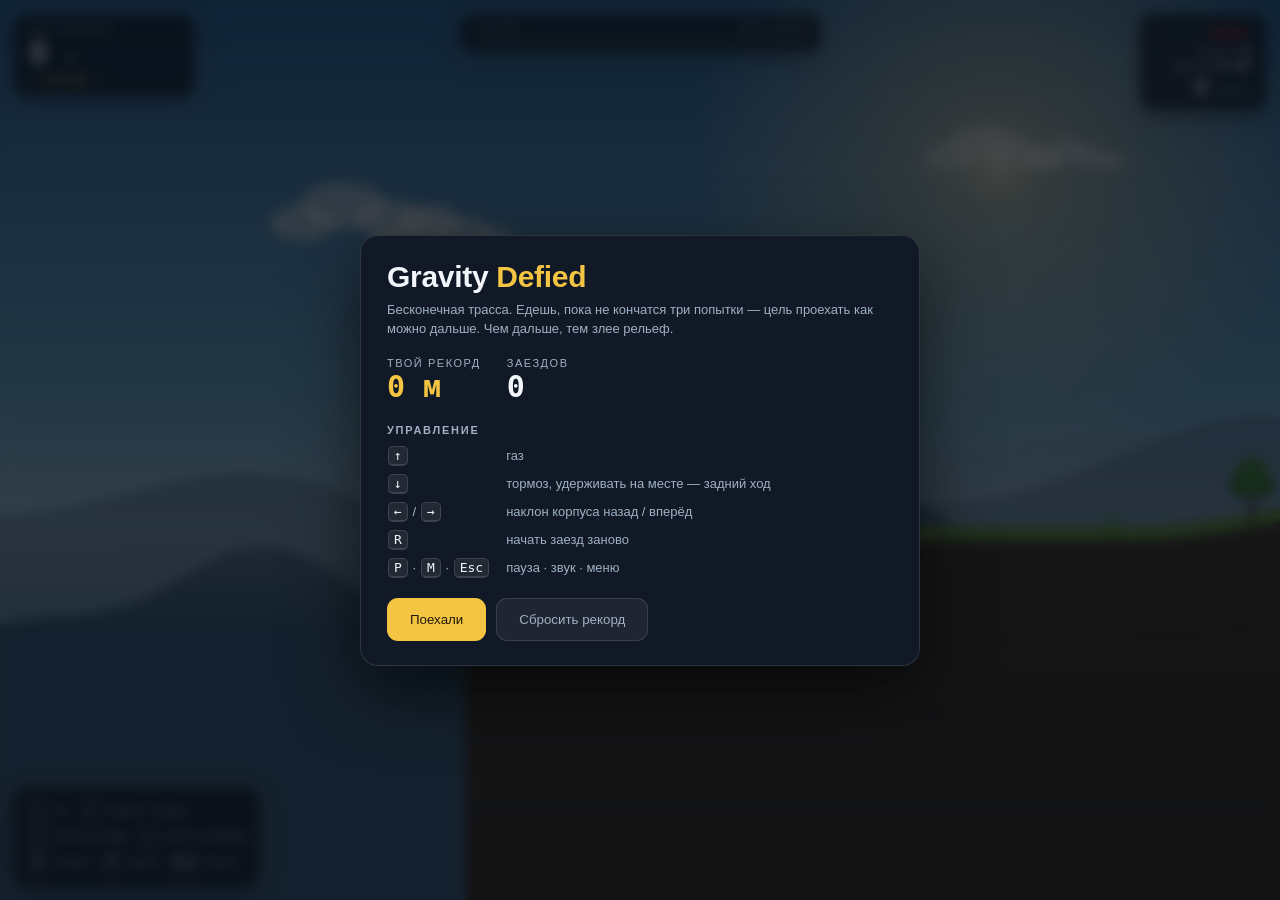
==== commit bef7944d: "DEVPLM-6236: qp in qp" ====
--- a/gravity-defied_1.html
+++ b/gravity-defied_1.html
@@ -2,8 +2,12 @@
 <html lang="ru">
 <head>
 <meta charset="utf-8">
-<meta name="viewport" content="width=device-width, initial-scale=1, user-scalable=no">
-<title>Gravity Defied — Web</title>
+<meta name="viewport" content="width=device-width, initial-scale=1, maximum-scale=1, user-scalable=no, viewport-fit=cover">
+<meta name="theme-color" content="#0a1018">
+<meta name="mobile-web-app-capable" content="yes">
+<meta name="apple-mobile-web-app-capable" content="yes">
+<meta name="apple-mobile-web-app-status-bar-style" content="black-translucent">
+<title>Gravity Defied — Endless</title>
 <style>
   :root{
     --ink:#f2f6fa;
@@ -14,43 +18,55 @@
     --ok:#6fd18a;
     --muted:#9fb0c4;
     --line:rgba(255,255,255,.12);
-  }
-  *{box-sizing:border-box}
-  html,body{height:100%}
+    --safe-t:env(safe-area-inset-top,0px);
+    --safe-b:env(safe-area-inset-bottom,0px);
+    --safe-l:env(safe-area-inset-left,0px);
+    --safe-r:env(safe-area-inset-right,0px);
+  }
+  *{box-sizing:border-box;-webkit-tap-highlight-color:transparent}
+  html,body{height:100%;overscroll-behavior:none}
   body{
     margin:0;background:#0a1018;color:var(--ink);overflow:hidden;
     font-family:"Segoe UI",Roboto,"Helvetica Neue",Arial,system-ui,sans-serif;
-    -webkit-font-smoothing:antialiased;user-select:none;
-  }
-  #game{display:block;width:100vw;height:100vh;touch-action:none}
+    -webkit-font-smoothing:antialiased;user-select:none;-webkit-user-select:none;
+    touch-action:none;
+  }
+  #game{display:block;width:100vw;height:100vh;height:100dvh;touch-action:none}
   .mono{font-family:ui-monospace,"SF Mono",Menlo,Consolas,"Roboto Mono",monospace;font-variant-numeric:tabular-nums}
 
   /* ---------- HUD ---------- */
-  #hud{position:fixed;inset:0;pointer-events:none}
+  #hud{position:fixed;inset:0;pointer-events:none;z-index:2}
   .card{
     background:var(--panel);border:1px solid var(--line);border-radius:12px;
     backdrop-filter:blur(8px);-webkit-backdrop-filter:blur(8px);
     box-shadow:0 6px 22px rgba(0,0,0,.35);
   }
-  #hudTL{position:absolute;left:16px;top:16px;padding:10px 14px;min-width:186px}
-  #hudTL .lvl{font-size:12px;letter-spacing:.14em;text-transform:uppercase;color:var(--muted)}
-  #hudTL .time{font-size:30px;font-weight:600;line-height:1.12;margin-top:2px}
-  #hudTL .best{font-size:12px;color:var(--muted);margin-top:1px}
-  #hudTR{position:absolute;right:16px;top:16px;padding:10px 14px;text-align:right;min-width:132px}
-  #hudTR .row{font-size:12px;color:var(--muted);letter-spacing:.06em}
-  #hudTR .row b{color:var(--ink);font-weight:600;font-size:14px}
-  #speedo{margin-top:4px;font-size:22px;font-weight:600}
+  #hudTL{position:absolute;left:calc(14px + var(--safe-l));top:calc(14px + var(--safe-t));padding:9px 14px;min-width:180px}
+  #hudTL .lbl{font-size:11px;letter-spacing:.16em;text-transform:uppercase;color:var(--muted)}
+  #hudTL .dist{font-size:32px;font-weight:600;line-height:1.1}
+  #hudTL .dist span{font-size:14px;color:var(--muted);font-weight:400}
+  #hudTL .best{font-size:12px;color:var(--accent);margin-top:1px}
+  #hudTR{position:absolute;right:calc(14px + var(--safe-r));top:calc(14px + var(--safe-t));padding:9px 14px;text-align:right;min-width:126px}
+  #hudTR .row{font-size:12px;color:var(--muted);letter-spacing:.05em}
+  #hudTR .row b{color:var(--ink);font-weight:600;font-size:13px}
+  #lives{font-size:17px;letter-spacing:3px;margin-bottom:2px;line-height:1}
+  #lives i{font-style:normal;color:#3a4450}
+  #lives i.on{color:var(--accent2);text-shadow:0 0 7px rgba(230,57,70,.65)}
+  #speedo{margin-top:3px;font-size:21px;font-weight:600}
   #speedo span{font-size:11px;color:var(--muted);font-weight:400;letter-spacing:.1em}
 
-  #progWrap{position:absolute;left:50%;transform:translateX(-50%);bottom:18px;width:min(520px,60vw);padding:8px 12px}
-  #progBar{position:relative;height:6px;border-radius:99px;background:rgba(255,255,255,.14);overflow:visible}
-  #progFill{position:absolute;left:0;top:0;bottom:0;border-radius:99px;background:linear-gradient(90deg,var(--accent),#ff8b4a);width:0%}
-  #progDot{position:absolute;top:50%;width:12px;height:12px;margin:-6px 0 0 -6px;border-radius:50%;background:#fff;box-shadow:0 0 0 3px rgba(244,197,66,.45);left:0%}
-  .cpTick{position:absolute;top:-3px;width:2px;height:12px;background:rgba(255,255,255,.45);border-radius:2px}
-  .cpTick.hit{background:var(--ok);box-shadow:0 0 8px var(--ok)}
-  #progLbl{display:flex;justify-content:space-between;font-size:10px;color:var(--muted);letter-spacing:.12em;margin-bottom:6px;text-transform:uppercase}
-
-  #keysHint{position:absolute;left:16px;bottom:16px;padding:9px 12px;font-size:12px;color:var(--muted);line-height:1.75;transition:opacity .5s}
+  #recBar{
+    position:absolute;left:50%;transform:translateX(-50%);
+    top:calc(14px + var(--safe-t));width:min(360px,34vw);padding:7px 12px;
+  }
+  #recBar .lbl{display:flex;justify-content:space-between;font-size:10px;letter-spacing:.12em;
+    color:var(--muted);text-transform:uppercase;margin-bottom:5px}
+  #recTrack{position:relative;height:5px;border-radius:99px;background:rgba(255,255,255,.14)}
+  #recFill{position:absolute;inset:0 auto 0 0;border-radius:99px;width:0%;
+    background:linear-gradient(90deg,var(--accent),#ff8b4a)}
+  #recMark{position:absolute;top:-4px;width:2px;height:13px;border-radius:2px;background:var(--accent);left:100%;display:none}
+
+  #keysHint{position:absolute;left:calc(14px + var(--safe-l));bottom:calc(14px + var(--safe-b));padding:9px 12px;font-size:12px;color:var(--muted);line-height:1.75;transition:opacity .6s}
   kbd{
     display:inline-block;min-width:20px;text-align:center;padding:1px 5px;margin:0 1px;
     border:1px solid var(--line);border-bottom-width:2px;border-radius:5px;
@@ -58,54 +74,92 @@
   }
 
   #toast{
-    position:absolute;left:50%;top:22%;transform:translate(-50%,-50%) scale(.9);
-    padding:14px 26px;border-radius:14px;font-size:26px;font-weight:700;letter-spacing:.02em;
-    opacity:0;transition:opacity .18s,transform .18s;text-align:center
+    position:absolute;left:50%;top:26%;transform:translate(-50%,-50%) scale(.9);
+    padding:12px 24px;border-radius:14px;font-size:24px;font-weight:700;
+    opacity:0;transition:opacity .18s,transform .18s;text-align:center;white-space:nowrap
   }
   #toast.show{opacity:1;transform:translate(-50%,-50%) scale(1)}
-  #toast small{display:block;font-size:13px;font-weight:400;color:var(--muted);margin-top:5px;letter-spacing:.04em}
-
-  /* ---------- Overlays ---------- */
+  #toast small{display:block;font-size:13px;font-weight:400;color:var(--muted);margin-top:4px}
+
+  /* ---------- touch controls ---------- */
+  #touch{position:fixed;inset:0;z-index:3;display:none;pointer-events:none}
+  body.touch #touch{display:block}
+  body.touch #keysHint{display:none}
+  .tgrp{position:absolute;bottom:calc(14px + var(--safe-b));display:flex;gap:14px;pointer-events:auto}
+  .tgrp.l{left:calc(16px + var(--safe-l))}
+  .tgrp.r{right:calc(16px + var(--safe-r))}
+  .tcol{display:flex;flex-direction:column;align-items:center;gap:4px}
+  .tcol em{font-style:normal;font-size:10px;letter-spacing:.08em;color:rgba(255,255,255,.55);
+    text-shadow:0 1px 3px rgba(0,0,0,.8)}
+  .tbtn{
+    width:min(80px,20vw);height:min(80px,20vw);border-radius:50%;
+    border:1px solid rgba(255,255,255,.24);background:rgba(14,20,30,.5);
+    backdrop-filter:blur(6px);-webkit-backdrop-filter:blur(6px);
+    color:var(--ink);font:600 13px/1 inherit;display:flex;align-items:center;justify-content:center;
+    touch-action:none;transition:transform .07s,background .07s;padding:0
+  }
+  .tbtn svg{width:44%;height:44%;fill:none;stroke:currentColor;stroke-width:2.4;stroke-linecap:round;stroke-linejoin:round}
+  .tbtn.down{opacity:.85}
+  .tbtn.act{background:rgba(244,197,66,.34);border-color:var(--accent);transform:scale(.93)}
+  .tbtn.gas{background:rgba(111,209,138,.18);border-color:rgba(111,209,138,.5)}
+  .tbtn.gas.act{background:rgba(111,209,138,.42)}
+  #tMenu{
+    position:absolute;top:calc(14px + var(--safe-t));left:50%;transform:translateX(-50%);
+    pointer-events:auto;width:40px;height:40px;border-radius:11px;border:1px solid var(--line);
+    background:rgba(14,20,30,.6);color:var(--ink);font-size:17px;display:none
+  }
+  body.touch #tMenu{display:block}
+  body.touch #recBar{display:none}
+
+  /* ---------- overlays ---------- */
   .overlay{
     position:fixed;inset:0;display:none;align-items:center;justify-content:center;
-    background:rgba(6,10,16,.72);backdrop-filter:blur(6px);-webkit-backdrop-filter:blur(6px);z-index:5;padding:24px
+    background:rgba(6,10,16,.74);backdrop-filter:blur(6px);-webkit-backdrop-filter:blur(6px);
+    z-index:6;padding:20px;overflow:auto
   }
   .overlay.on{display:flex}
   .modal{
-    width:min(720px,94vw);max-height:88vh;overflow:auto;background:var(--panel-solid);
-    border:1px solid var(--line);border-radius:18px;padding:26px 28px;
+    width:min(560px,94vw);max-height:90vh;overflow:auto;background:var(--panel-solid);
+    border:1px solid var(--line);border-radius:18px;padding:24px 26px;
     box-shadow:0 24px 70px rgba(0,0,0,.6)
   }
-  .modal h1{margin:0;font-size:30px;letter-spacing:-.01em}
+  .modal h1{margin:0;font-size:clamp(23px,5.5vw,30px);letter-spacing:-.01em}
   .modal h1 em{font-style:normal;color:var(--accent)}
-  .modal .sub{color:var(--muted);font-size:13px;margin:6px 0 20px}
-  .modal h2{font-size:12px;letter-spacing:.16em;text-transform:uppercase;color:var(--muted);margin:22px 0 10px;font-weight:600}
-  .grid{display:grid;grid-template-columns:repeat(auto-fill,minmax(158px,1fr));gap:10px}
-  .lvlBtn{
-    pointer-events:auto;cursor:pointer;text-align:left;padding:11px 13px;border-radius:11px;
-    border:1px solid var(--line);background:rgba(255,255,255,.045);color:var(--ink);
-    font:inherit;transition:.14s;display:block;width:100%
-  }
-  .lvlBtn:hover{background:rgba(244,197,66,.14);border-color:rgba(244,197,66,.5);transform:translateY(-1px)}
-  .lvlBtn.cur{border-color:var(--accent);background:rgba(244,197,66,.12)}
-  .lvlBtn .n{font-size:10px;letter-spacing:.16em;color:var(--muted);text-transform:uppercase}
-  .lvlBtn .t{font-size:15px;font-weight:600;margin:2px 0 4px}
-  .lvlBtn .b{font-size:12px;color:var(--ok)}
-  .lvlBtn .b.none{color:var(--muted)}
-  .btnRow{display:flex;gap:10px;flex-wrap:wrap;margin-top:22px}
+  .modal .sub{color:var(--muted);font-size:13px;margin:6px 0 18px;line-height:1.5}
+  .modal h2{font-size:11px;letter-spacing:.16em;text-transform:uppercase;color:var(--muted);margin:20px 0 10px;font-weight:600}
+  .big{display:flex;gap:26px;flex-wrap:wrap;margin:14px 0 2px}
+  .big div span{display:block;font-size:11px;letter-spacing:.14em;text-transform:uppercase;color:var(--muted)}
+  .big div b{font-size:clamp(22px,6vw,30px);font-weight:600}
+  .rec{color:var(--accent)}
+  .btnRow{display:flex;gap:10px;flex-wrap:wrap;margin-top:20px}
   .btn{
-    pointer-events:auto;cursor:pointer;padding:11px 20px;border-radius:10px;border:1px solid var(--line);
-    background:rgba(255,255,255,.06);color:var(--ink);font:600 14px/1 inherit;transition:.14s
+    cursor:pointer;padding:13px 22px;border-radius:11px;border:1px solid var(--line);
+    background:rgba(255,255,255,.06);color:var(--ink);font:600 15px/1 inherit;transition:.14s;
+    touch-action:manipulation
   }
   .btn:hover{background:rgba(255,255,255,.13)}
   .btn.primary{background:var(--accent);color:#20180a;border-color:transparent}
   .btn.primary:hover{background:#ffd45e}
-  .keyTable{display:grid;grid-template-columns:auto 1fr;gap:7px 16px;font-size:13px;color:var(--muted);align-items:center}
+  .btn.ghost{font-weight:400;color:var(--muted)}
+  .keyTable{display:grid;grid-template-columns:auto 1fr;gap:8px 16px;font-size:13px;color:var(--muted);align-items:center}
   .keyTable div:nth-child(odd){white-space:nowrap}
-  .stat{display:flex;gap:26px;flex-wrap:wrap;margin:16px 0 4px}
-  .stat div span{display:block;font-size:11px;letter-spacing:.14em;text-transform:uppercase;color:var(--muted)}
-  .stat div b{font-size:26px;font-weight:600}
-  .rec{color:var(--accent)}
+  body.touch .kbdOnly{display:none}
+  body:not(.touch) .touchOnly{display:none}
+
+  #rotate{
+    position:fixed;inset:0;z-index:9;display:none;align-items:center;justify-content:center;
+    background:#0a1018;color:var(--muted);text-align:center;padding:30px;font-size:15px;line-height:1.6
+  }
+  #rotate.on{display:flex}
+  #rotate b{display:block;color:var(--ink);font-size:19px;margin-bottom:8px}
+
+  @media (max-height:430px){
+    #hudTL{padding:6px 11px;min-width:0}
+    #hudTL .dist{font-size:23px}
+    #hudTL .lbl{font-size:10px}
+    #hudTR{padding:6px 11px;min-width:0}
+    #speedo{font-size:16px}
+  }
 </style>
 </head>
 <body>
@@ -113,97 +167,138 @@
 
 <div id="hud">
   <div id="hudTL" class="card">
-    <div class="lvl" id="hLevel">Уровень</div>
-    <div class="time mono" id="hTime">0:00.00</div>
-    <div class="best mono" id="hBest">Рекорд: —</div>
+    <div class="lbl">Дистанция</div>
+    <div class="dist mono" id="hDist">0 <span>м</span></div>
+    <div class="best mono" id="hBest">★ рекорд: —</div>
   </div>
 
+  <div id="recBar" class="card">
+    <div class="lbl"><span>Рекорд</span><span id="recTxt">—</span></div>
+    <div id="recTrack"><div id="recFill"></div><div id="recMark"></div></div>
+  </div>
+
   <div id="hudTR" class="card">
-    <div class="row">Попытка <b id="hTries">1</b></div>
+    <div id="lives"><i class="on">●</i><i class="on">●</i><i class="on">●</i></div>
     <div class="row">Сальто <b id="hFlips">0</b></div>
+    <div class="row">Время <b class="mono" id="hTime">0:00</b></div>
     <div id="speedo" class="mono">0 <span>КМ/Ч</span></div>
-  </div>
-
-  <div id="progWrap" class="card">
-    <div id="progLbl"><span>Старт</span><span id="progPct">0%</span><span>Финиш</span></div>
-    <div id="progBar"><div id="progFill"></div><div id="progDot"></div></div>
   </div>
 
   <div id="keysHint" class="card">
     <kbd>↑</kbd> газ &nbsp; <kbd>↓</kbd> тормоз / назад<br>
     <kbd>←</kbd> наклон назад &nbsp; <kbd>→</kbd> наклон вперёд<br>
-    <kbd>R</kbd> с чекпоинта &nbsp; <kbd>T</kbd> сначала &nbsp; <kbd>Esc</kbd> меню
+    <kbd>R</kbd> заново &nbsp; <kbd>P</kbd> пауза &nbsp; <kbd>Esc</kbd> меню
   </div>
 
   <div id="toast" class="card"></div>
+</div>
+
+<div id="touch">
+  <button id="tMenu" aria-label="Меню">☰</button>
+  <div class="tgrp l">
+    <div class="tcol">
+      <button class="tbtn" data-k="left" aria-label="Наклон назад">
+        <svg viewBox="0 0 24 24"><path d="M6.5 15.5Q6.5 6 16 6"/><path d="M2.5 12.5 6.5 17 10.5 13.5Z" fill="currentColor" stroke="none"/></svg>
+      </button>
+      <em>назад</em>
+    </div>
+    <div class="tcol">
+      <button class="tbtn" data-k="right" aria-label="Наклон вперёд">
+        <svg viewBox="0 0 24 24"><path d="M17.5 15.5Q17.5 6 8 6"/><path d="M21.5 12.5 17.5 17 13.5 13.5Z" fill="currentColor" stroke="none"/></svg>
+      </button>
+      <em>вперёд</em>
+    </div>
+  </div>
+  <div class="tgrp r">
+    <div class="tcol">
+      <button class="tbtn down" data-k="down" aria-label="Тормоз">
+        <svg viewBox="0 0 24 24"><path d="M12 5v14"/><path d="M6 13l6 6 6-6"/></svg>
+      </button>
+      <em>тормоз</em>
+    </div>
+    <div class="tcol">
+      <button class="tbtn gas" data-k="up" aria-label="Газ">
+        <svg viewBox="0 0 24 24"><path d="M12 19V5"/><path d="M6 11l6-6 6 6"/></svg>
+      </button>
+      <em>газ</em>
+    </div>
+  </div>
 </div>
 
 <div class="overlay on" id="menu">
   <div class="modal">
     <h1>Gravity <em>Defied</em></h1>
-    <div class="sub">Веб-ремейк классического мотофристайла. Управление — стрелки.</div>
-
-    <h2>Трассы</h2>
-    <div class="grid" id="lvlGrid"></div>
+    <div class="sub">Бесконечная трасса. Едешь, пока не кончатся три попытки — цель проехать как можно дальше. Чем дальше, тем злее рельеф.</div>
+
+    <div class="big">
+      <div><span>Твой рекорд</span><b class="mono rec" id="mBest">0 м</b></div>
+      <div><span>Заездов</span><b class="mono" id="mRuns">0</b></div>
+    </div>
 
     <h2>Управление</h2>
-    <div class="keyTable">
+    <div class="keyTable kbdOnly">
       <div><kbd>↑</kbd></div><div>газ</div>
       <div><kbd>↓</kbd></div><div>тормоз, удерживать на месте — задний ход</div>
-      <div><kbd>←</kbd> / <kbd>→</kbd></div><div>наклон корпуса назад / вперёд (вилли и приземления)</div>
-      <div><kbd>R</kbd> / <kbd>T</kbd></div><div>рестарт с чекпоинта / с начала трассы</div>
+      <div><kbd>←</kbd> / <kbd>→</kbd></div><div>наклон корпуса назад / вперёд</div>
+      <div><kbd>R</kbd></div><div>начать заезд заново</div>
       <div><kbd>P</kbd> · <kbd>M</kbd> · <kbd>Esc</kbd></div><div>пауза · звук · меню</div>
     </div>
+    <div class="keyTable touchOnly">
+      <div>▲ / ▼</div><div>газ и тормоз — справа</div>
+      <div>⟲ / ⟳</div><div>наклон назад и вперёд — слева</div>
+      <div>☰</div><div>меню и пауза — сверху</div>
+    </div>
 
     <div class="btnRow">
-      <button class="btn primary" id="btnPlay">Играть</button>
-      <button class="btn" id="btnEndless">Бесконечный режим</button>
-      <button class="btn" id="btnWipe">Сбросить рекорды</button>
+      <button class="btn primary" id="btnPlay">Поехали</button>
+      <button class="btn ghost" id="btnWipe">Сбросить рекорд</button>
     </div>
   </div>
 </div>
 
-<div class="overlay" id="finish">
+<div class="overlay" id="over">
   <div class="modal">
-    <h1 id="fTitle">Финиш!</h1>
-    <div class="sub" id="fSub"></div>
-    <div class="stat">
-      <div><span>Время</span><b class="mono" id="fTime">—</b></div>
-      <div><span>Рекорд</span><b class="mono" id="fBest">—</b></div>
-      <div><span>Падений</span><b class="mono" id="fCrash">0</b></div>
-      <div><span>Сальто</span><b class="mono" id="fFlips">0</b></div>
+    <h1 id="oTitle">Заезд окончен</h1>
+    <div class="sub" id="oSub"></div>
+    <div class="big">
+      <div><span>Дистанция</span><b class="mono" id="oDist">0 м</b></div>
+      <div><span>Рекорд</span><b class="mono rec" id="oBest">0 м</b></div>
+      <div><span>Время</span><b class="mono" id="oTime">0:00</b></div>
+      <div><span>Сальто</span><b class="mono" id="oFlips">0</b></div>
     </div>
     <div class="btnRow">
-      <button class="btn primary" id="btnNext">Следующая трасса</button>
-      <button class="btn" id="btnRetry">Ещё раз</button>
+      <button class="btn primary" id="btnAgain">Ещё заезд</button>
       <button class="btn" id="btnMenu2">В меню</button>
     </div>
   </div>
 </div>
 
 <div class="overlay" id="pause">
-  <div class="modal" style="width:min(420px,92vw)">
+  <div class="modal" style="width:min(400px,92vw)">
     <h1>Пауза</h1>
-    <div class="sub">Игра остановлена</div>
+    <div class="sub">Заезд остановлен</div>
     <div class="btnRow">
       <button class="btn primary" id="btnResume">Продолжить</button>
+      <button class="btn" id="btnRestart">Начать заново</button>
       <button class="btn" id="btnMenu3">В меню</button>
     </div>
   </div>
 </div>
 
+<div id="rotate"><div><b>Поверни телефон</b>Игра рассчитана на горизонтальный экран</div></div>
+
 <script>
 "use strict";
 /* ============================================================================
-   Gravity Defied — web remake
-   Single file: physics (2-wheel rigid bike + terrain), procedural tracks,
-   canvas renderer, HUD, level progression, local best times.
+   Gravity Defied — endless web remake
+   Physics: 2-wheel rigid bike vs polyline terrain.
+   Track:   procedurally generated forever, difficulty ramps with distance.
+   Input:   arrow keys + on-screen touch pads.
    ========================================================================= */
 
-/* ------------------------------- utils ---------------------------------- */
-const clamp = (v,a,b)=> v<a?a:(v>b?b:v);
-const lerp  = (a,b,t)=> a+(b-a)*t;
-const TAU   = Math.PI*2;
+const clamp=(v,a,b)=> v<a?a:(v>b?b:v);
+const lerp =(a,b,t)=> a+(b-a)*t;
+const TAU  = Math.PI*2;
 
 function mulberry32(a){
   return function(){
@@ -213,273 +308,196 @@
     return ((t^t>>>14)>>>0)/4294967296;
   };
 }
+const fmtM = m => Math.round(m).toLocaleString("ru-RU");
 function fmtTime(ms){
-  if(ms==null||!isFinite(ms)) return "—";
-  const t=Math.max(0,ms);
-  const m=Math.floor(t/60000), s=Math.floor(t%60000/1000), c=Math.floor(t%1000/10);
-  return m+":"+String(s).padStart(2,"0")+"."+String(c).padStart(2,"0");
-}
-/* localStorage may be unavailable (private mode / file://) — degrade quietly */
-const Store = (()=>{
-  const mem={};
-  let ok=true;
+  const t=Math.max(0,ms||0);
+  const m=Math.floor(t/60000), s=Math.floor(t%60000/1000);
+  return m+":"+String(s).padStart(2,"0");
+}
+const Store=(()=>{
+  const mem={}; let ok=true;
   try{ localStorage.setItem("__t","1"); localStorage.removeItem("__t"); }catch(e){ ok=false; }
-  return {
-    get(k,d){ try{ const v = ok?localStorage.getItem(k):mem[k]; return v==null?d:JSON.parse(v);}catch(e){return d;} },
+  return{
+    get(k,d){ try{ const v=ok?localStorage.getItem(k):mem[k]; return v==null?d:JSON.parse(v);}catch(e){return d;} },
     set(k,v){ try{ const s=JSON.stringify(v); if(ok) localStorage.setItem(k,s); else mem[k]=s; }catch(e){} }
   };
 })();
 
 /* ------------------------------ terrain --------------------------------- */
-/* Track is a monotonic-in-x polyline. A bucket index gives O(1) segment lookup. */
 class Terrain{
-  constructor(pts){
-    this.p = pts;
-    this.n = pts.length;
-    this.minX = pts[0].x;
-    this.maxX = pts[this.n-1].x;
-    this.cell = 48;
-    const cells = Math.ceil((this.maxX-this.minX)/this.cell)+2;
-    this.idx = new Int32Array(cells);
-    let si = 0;
+  constructor(pts){ this.p=pts; this.cell=48; this.reindex(); }
+  reindex(){
+    const p=this.p;
+    this.n=p.length;
+    this.minX=p[0].x; this.maxX=p[this.n-1].x;
+    const cells=Math.max(2,Math.ceil((this.maxX-this.minX)/this.cell)+2);
+    this.idx=new Int32Array(cells);
+    let si=0;
     for(let c=0;c<cells;c++){
-      const cx = this.minX + c*this.cell;
-      while(si < this.n-2 && pts[si+1].x < cx) si++;
-      this.idx[c] = si;
-    }
-    // pre-compute bounds for decoration
-    let lo=Infinity, hi=-Infinity;
-    for(const q of pts){ if(q.y<lo)lo=q.y; if(q.y>hi)hi=q.y; }
+      const cx=this.minX+c*this.cell;
+      while(si<this.n-2 && p[si+1].x<cx) si++;
+      this.idx[c]=si;
+    }
+    let lo=Infinity,hi=-Infinity;
+    for(let i=Math.max(0,this.n-4000);i<this.n;i++){ const y=p[i].y; if(y<lo)lo=y; if(y>hi)hi=y; }
     this.minY=lo; this.maxY=hi;
   }
+  append(pts){ for(let i=0;i<pts.length;i++) this.p.push(pts[i]); this.reindex(); }
+  prune(beforeX){
+    let i=0;
+    while(i<this.p.length-3 && this.p[i+1].x<beforeX) i++;
+    if(i>200){ this.p.splice(0,i); this.reindex(); }
+  }
   segIndex(x){
-    const c = clamp(Math.floor((x-this.minX)/this.cell),0,this.idx.length-1);
-    let i = this.idx[c];
-    const p=this.p;
-    while(i<this.n-2 && p[i+1].x < x) i++;
+    const c=clamp(Math.floor((x-this.minX)/this.cell),0,this.idx.length-1);
+    let i=this.idx[c]; const p=this.p;
+    while(i<this.n-2 && p[i+1].x<x) i++;
     return i;
   }
   heightAt(x){
     const p=this.p;
     if(x<=this.minX) return p[0].y;
     if(x>=this.maxX) return p[this.n-1].y;
-    const i=this.segIndex(x);
-    const a=p[i], b=p[i+1];
-    const dx=b.x-a.x;
+    const i=this.segIndex(x), a=p[i], b=p[i+1], dx=b.x-a.x;
     if(dx<=1e-6) return Math.min(a.y,b.y);
-    return a.y + (b.y-a.y)*((x-a.x)/dx);
+    return a.y+(b.y-a.y)*((x-a.x)/dx);
   }
   slopeAt(x){
     const i=this.segIndex(clamp(x,this.minX,this.maxX-1));
     const a=this.p[i], b=this.p[i+1];
-    return Math.atan2(b.y-a.y, b.x-a.x);
-  }
-  /* deepest circle-vs-polyline contact, or null */
+    return Math.atan2(b.y-a.y,b.x-a.x);
+  }
   collide(cx,cy,r){
     const p=this.p;
-    let i = this.segIndex(cx-r);
-    let best=null, bestDepth=0;
-    const lim = cx+r;
-    for(; i<this.n-1; i++){
+    let i=this.segIndex(cx-r), best=null, bestDepth=0;
+    const lim=cx+r;
+    for(;i<this.n-1;i++){
       const a=p[i], b=p[i+1];
       if(a.x>lim) break;
-      const ex=b.x-a.x, ey=b.y-a.y;
-      const len2=ex*ex+ey*ey;
-      let t = len2>1e-9 ? ((cx-a.x)*ex+(cy-a.y)*ey)/len2 : 0;
-      t = clamp(t,0,1);
+      const ex=b.x-a.x, ey=b.y-a.y, len2=ex*ex+ey*ey;
+      let t=len2>1e-9?((cx-a.x)*ex+(cy-a.y)*ey)/len2:0;
+      t=clamp(t,0,1);
       const px=a.x+ex*t, py=a.y+ey*t;
-      let dx=cx-px, dy=cy-py;
-      let d = Math.hypot(dx,dy);
+      let dx=cx-px, dy=cy-py, d=Math.hypot(dx,dy);
       if(d>=r) continue;
-      if(d<1e-6){ // degenerate: push straight up
-        dx=0; dy=-1; d=1e-6;
-      }
-      // only accept contacts that push the circle up/out of solid ground
-      const depth = r-d;
-      if(depth>bestDepth){
-        bestDepth=depth;
-        best={nx:dx/d, ny:dy/d, depth, px, py};
-      }
+      if(d<1e-6){ dx=0; dy=-1; d=1e-6; }
+      const depth=r-d;
+      if(depth>bestDepth){ bestDepth=depth; best={nx:dx/d,ny:dy/d,depth}; }
     }
     return best;
   }
 }
 
 /* -------------------------- track generation ---------------------------- */
-/* A plan is a list of feature tuples; features append points to the polyline. */
-function buildTrack(seed, plan){
-  const rnd = mulberry32(seed);
+/* Every feature is clamped so its steepest slope stays inside the grip limit,
+   otherwise the bike could meet a wall it can never climb. */
+function buildFeatures(plan, x0, y0, rnd){
   const pts=[];
-  let x=0, y=0;
+  let x=x0, y=y0;
   const push=(nx,ny)=>{
-    if(pts.length && nx <= pts[pts.length-1].x) nx = pts[pts.length-1].x + 0.5;
+    const prev = pts.length?pts[pts.length-1].x:x0;
+    if(nx<=prev) nx=prev+0.5;
     pts.push({x:nx,y:ny});
   };
-  push(0,0);
   const ramp=(len,fn,step)=>{
-    step = step||6;
-    const steps=Math.max(1,Math.round(len/step));
-    const y0=y;
-    for(let i=1;i<=steps;i++){
-      const t=i/steps;
-      push(x+len*t, y0+fn(t));
-    }
-    x+=len; y=y0+fn(1);
+    step=step||6;
+    const steps=Math.max(1,Math.round(len/step)), y0b=y;
+    for(let i=1;i<=steps;i++){ const t=i/steps; push(x+len*t, y0b+fn(t)); }
+    x+=len; y=y0b+fn(1);
   };
 
   for(const f of plan){
     const k=f[0];
-    if(k==="flat")      ramp(f[1], ()=>0, 24);
-    else if(k==="slope")ramp(f[1], t=> f[2]*(t*t*(3-2*t)) );
+    if(k==="flat")       ramp(f[1],()=>0,24);
+    else if(k==="slope") ramp(f[1], t=> f[2]*(t*t*(3-2*t)) );
     else if(k==="hills"){
-      const L=f[1], amp=f[2], cyc=f[3]||3;
+      const L=f[1], cyc=f[3]||3, amp=Math.min(f[2], L*0.55/cyc);
       ramp(L, t=> -amp*(1-Math.cos(TAU*cyc*t))/2 );
     }
-    else if(k==="rollers"){ // asymmetric rolling terrain, keeps drifting height
-      const L=f[1], amp=f[2], cyc=f[3]||4, drift=f[4]||0;
-      ramp(L, t=> -amp*Math.sin(Math.PI*cyc*t)*Math.sin(Math.PI*t) + drift*t );
-    }
-    else if(k==="bump")  ramp(f[1], t=> -f[2]*Math.pow(Math.sin(Math.PI*t),2) );
-    else if(k==="dip")   ramp(f[1], t=>  f[2]*Math.pow(Math.sin(Math.PI*t),2) );
+    else if(k==="rollers"){
+      const L=f[1], cyc=f[3]||4, drift=f[4]||0, amp=Math.min(f[2], L*0.55/cyc);
+      ramp(L, t=> -amp*Math.sin(Math.PI*cyc*t)*Math.sin(Math.PI*t)+drift*t );
+    }
+    else if(k==="bump"){ const L=f[1], h=Math.min(f[2],L*0.5); ramp(L, t=> -h*Math.pow(Math.sin(Math.PI*t),2) ); }
+    else if(k==="dip") { const L=f[1], h=Math.min(f[2],L*0.5); ramp(L, t=>  h*Math.pow(Math.sin(Math.PI*t),2) ); }
     else if(k==="rough"){
-      const L=f[1], amp=f[2];
-      const steps=Math.max(2,Math.round(L/14)), y0=y;
+      const L=f[1], amp=f[2], steps=Math.max(2,Math.round(L/14)), yb=y;
       let acc=0;
       for(let i=1;i<=steps;i++){
         const t=i/steps;
-        acc += (rnd()*2-1)*amp;
-        acc *= .72;
-        const taper = Math.sin(Math.PI*t);
-        push(x+L*t, y0+acc*taper);
+        acc=(acc+(rnd()*2-1)*amp)*0.72;
+        push(x+L*t, yb+acc*Math.sin(Math.PI*t));
       }
       x+=L;
     }
-    else if(k==="table"){ // up, plateau, down  (jump ramp)
+    else if(k==="table"){
       const up=f[1], top=f[2], dn=f[3], h=f[4];
-      ramp(up, t=> -h*(t*t*(3-2*t)) , 5);
-      ramp(top, ()=>0, 12);
-      ramp(dn, t=>  h*(t*t*(3-2*t)) , 5);
-    }
-    else if(k==="kicker"){ // steep launch ramp then instant nothing
-      const L=f[1], h=f[2];
-      ramp(L, t=> -h*Math.pow(t,1.7), 4);
-    }
-    else if(k==="gap"){   // pit: vertical drop, floor, vertical rise
+      ramp(up, t=> -h*(t*t*(3-2*t)), 5);
+      ramp(top,()=>0,12);
+      ramp(dn, t=>  h*(t*t*(3-2*t)), 5);
+    }
+    else if(k==="kicker"){ const L=f[1], h=Math.min(f[2],L*0.6); ramp(L, t=> -h*Math.pow(t,1.7), 4); }
+    else if(k==="gap"){
       const w=f[1], d=f[2];
-      push(x+2, y+d); x+=2; y+=d;
-      ramp(w, ()=>0, 20);
-      push(x+2, y-d); x+=2; y-=d;
-    }
-    else if(k==="drop"){  // cliff down
-      const h=f[1], w=f[2]||10;
-      ramp(w, t=> h*Math.pow(t,.6), 3);
-    }
+      push(x+2,y+d); x+=2; y+=d;
+      ramp(w,()=>0,20);
+      push(x+2,y-d); x+=2; y-=d;
+    }
+    else if(k==="drop"){ ramp(f[2]||60, t=> f[1]*Math.pow(t,.6), 4); }
     else if(k==="stairs"){
       const n=f[1], w=f[2], h=f[3];
-      for(let i=0;i<n;i++){
-        ramp(w, ()=>0, 12);
-        ramp(Math.max(12,h*0.95), t=> -h*(t*t*(3-2*t)), 3);   // ~46° riser: climbable
-      }
-    }
-    else if(k==="whoops"){ // tight repeated bumps
-      const n=f[1], w=f[2], h=f[3];
+      for(let i=0;i<n;i++){ ramp(w,()=>0,12); ramp(Math.max(12,h*0.95), t=> -h*(t*t*(3-2*t)), 3); }
+    }
+    else if(k==="whoops"){
+      const n=f[1], w=f[2], h=Math.min(f[3], w*0.5);
       for(let i=0;i<n;i++) ramp(w, t=> -h*Math.pow(Math.sin(Math.PI*t),2), 4);
     }
   }
-  push(x+260, y);            // finish run-out
-  push(x+900, y);
-  return new Terrain(pts);
-}
-
-/* --------------------------------- levels -------------------------------- */
-const LEVELS = [
-  { id:"l1", name:"Первые метры", seed:11, plan:[
-    ["flat",340],["hills",900,26,3],["bump",240,46],["flat",180],
-    ["hills",760,34,2],["bump",300,60],["flat",260],["rollers",700,40,3],["flat",300]
-  ]},
-  { id:"l2", name:"Холмы", seed:23, plan:[
-    ["flat",280],["rollers",900,58,4],["bump",280,80],["dip",240,50],
-    ["hills",900,64,3],["rough",420,16],["bump",260,76],["rollers",800,54,4,-60],["flat",320]
-  ]},
-  { id:"l3", name:"Трамплины", seed:37, plan:[
-    ["flat",320],["table",150,120,150,66],["flat",260],
-    ["table",130,90,220,92],["flat",300],["bump",200,52],
-    ["kicker",130,86],["flat",420],["table",160,140,160,110],["flat",280],
-    ["rollers",600,44,3],["flat",300]
-  ]},
-  { id:"l4", name:"Провалы", seed:53, plan:[
-    ["flat",340],["kicker",120,58],["gap",150,120],["flat",240],
-    ["bump",220,46],["kicker",130,74],["gap",210,150],["flat",260],
-    ["rollers",600,46,3],["kicker",140,92],["gap",270,180],["flat",240],
-    ["rough",340,18],["flat",320]
-  ]},
-  { id:"l5", name:"Ступени", seed:71, plan:[
-    ["flat",300],["stairs",6,64,20],["flat",180],["drop",150,52],
-    ["flat",240],["stairs",5,58,24],["flat",200],
-    ["slope",300,-150],["flat",160],["drop",190,66],["flat",220],
-    ["stairs",7,54,22],["flat",340]
-  ]},
-  { id:"l6", name:"Каньон", seed:97, plan:[
-    ["flat",300],["slope",340,-190],["rough",300,20],["drop",200,64],
-    ["flat",200],["kicker",140,80],["gap",210,190],["flat",220],
-    ["slope",380,-230],["whoops",5,66,20],["drop",230,72],
-    ["flat",200],["kicker",150,96],["gap",270,170],["flat",340]
-  ]},
-  { id:"l7", name:"Американские горки", seed:131, plan:[
-    ["flat",300],["rollers",1100,74,4],["bump",280,98],["dip",300,72],
-    ["slope",340,-220],["drop",240,74],["rollers",900,68,4],
-    ["table",150,90,180,120],["flat",240],["whoops",6,66,20],
-    ["rollers",900,62,4,-80],["flat",340]
-  ]},
-  { id:"l8", name:"Финальная", seed:191, plan:[
-    ["flat",300],["whoops",4,66,20],["kicker",130,76],["gap",180,140],
-    ["stairs",5,58,22],["rough",320,22],["slope",320,-200],
-    ["table",140,80,200,120],["drop",210,66],["rollers",900,70,4],
-    ["kicker",150,100],["gap",270,190],["hills",800,66,3],
-    ["stairs",6,54,24],["rough",360,24],["rollers",700,58,4,-60],["flat",360]
-  ]}
-];
-
-function endlessPlan(seed){
-  const rnd=mulberry32(seed);
-  const plan=[["flat",320]];
-  const pick=[
-    ()=>["rollers",600+rnd()*500, 40+rnd()*60, 3+((rnd()*3)|0)],
-    ()=>["hills",600+rnd()*400, 30+rnd()*50, 2+((rnd()*3)|0)],
-    ()=>["bump",200+rnd()*120, 50+rnd()*70],
-    ()=>["table",130+rnd()*40, 80+rnd()*70, 160+rnd()*80, 60+rnd()*60],
-    ()=>["rough",280+rnd()*200, 14+rnd()*12],
-    ()=>["whoops",3+((rnd()*4)|0), 55+rnd()*20, 26+rnd()*14],
-    ()=>["stairs",4+((rnd()*4)|0), 55+rnd()*25, 16+rnd()*10],
-    ()=>["drop",150+rnd()*90, 50+rnd()*30],
-    ()=>["slope",280+rnd()*160, -(120+rnd()*120)]
-  ];
-  for(let i=0;i<26;i++){
-    if(rnd()<0.22){ plan.push(["kicker",120+rnd()*40, 60+rnd()*50]); plan.push(["gap",150+rnd()*160, 110+rnd()*110]); plan.push(["flat",180]); }
-    else plan.push(pick[(rnd()*pick.length)|0]());
-    if(rnd()<0.3) plan.push(["flat",160+rnd()*160]);
+  return pts;
+}
+
+/* difficulty d: 0 at the start, 1 after ~15 000 units (≈450 m) */
+function chunkPlan(rnd, d){
+  const plan=[];
+  const A = 30 + d*72;
+  for(let i=0;i<7;i++){
+    const r=rnd();
+    if(r<0.26)      plan.push(["rollers", 520+rnd()*520, A*(0.7+rnd()*0.7), 3+((rnd()*3)|0), (rnd()-0.5)*140*d]);
+    else if(r<0.42) plan.push(["hills",   520+rnd()*420, A*(0.7+rnd()*0.6), 2+((rnd()*3)|0)]);
+    else if(r<0.53) plan.push(["bump",    200+rnd()*150, A*(1.0+rnd()*0.7)]);
+    else if(r<0.62) plan.push(["rough",   260+rnd()*220, 9+d*17]);
+    else if(r<0.71) plan.push(["table",   130+rnd()*40, 80+rnd()*80, 160+rnd()*90, 50+d*80]);
+    else if(r<0.79) plan.push(["whoops",  3+((rnd()*4)|0), 58+rnd()*18, 13+d*13]);
+    else if(r<0.86) plan.push(["stairs",  3+((rnd()*4)|0), 52+rnd()*24, 13+d*13]);
+    else if(r<0.92) plan.push(["drop",    110+d*150, 55+rnd()*45]);
+    else {
+      plan.push(["kicker", 120+rnd()*40, 52+d*58]);
+      plan.push(["gap",    110+rnd()*(50+d*170), 90+d*140]);
+      plan.push(["flat",   170]);
+    }
+    if(rnd()<0.30) plan.push(["flat", 140+rnd()*170]);
   }
   return plan;
 }
 
 /* --------------------------------- bike ---------------------------------- */
-/* Scale: 1 world unit = 3 cm.  Wheelbase 44u = 1.32 m, wheel R 11u = 33 cm.
-   Gravity 9.81 m/s^2 -> 327 u/s^2.  Speed in km/h = u/s * 0.108.          */
-const G          = 330;    // gravity, units/s^2
+/* Scale: 1 world unit = 3 cm. Wheelbase 44u = 1.32 m, wheel R 11u = 33 cm. */
+const G          = 330;
 const WHEEL_R    = 11;
 const WHEELBASE  = 44;
-const ENGINE_ACC = 95;     // rad/s^2 applied to rear wheel
-const MAX_SPIN   = 43;     // rad/s  -> ~473 u/s ~ 51 km/h
-const BRAKE      = 8;      // 1/s
-const REVERSE    = 34;     // rad/s^2
-const GRIP       = 2.20;   // friction coefficient -> climbs slopes up to ~65°
-const IW         = 0.60;   // wheel rotational inertia (as equivalent mass)
-const LEAN_GND   = 430;    // rotation force couple on ground (must beat gravity torque)
-const LEAN_AIR   = 230;    // rotation force couple in air
+const ENGINE_ACC = 95;
+const MAX_SPIN   = 43;
+const BRAKE      = 8;
+const REVERSE    = 34;
+const GRIP       = 2.20;
+const IW         = 0.60;
+const LEAN_GND   = 430;
+const LEAN_AIR   = 230;
 const AIR_DRAG   = 0.12;
 const SPIN_DRAG  = 0.6;
 const RESTITUTION= 0.06;
-const KMH        = 0.108;  // u/s -> km/h
+const KMH        = 0.108;
+const METER      = 0.03;
 const SUB_DT     = 1/240;
 
 class Bike{
@@ -488,176 +506,136 @@
     this.front={x:0,y:0,vx:0,vy:0,w:0,contact:null,slip:0};
     this.rearSpin=0; this.frontSpin=0;
     this.crashed=false; this.crashT=0;
-    this.airTime=0; this.rot=0; this.prevAng=0; this.flipAcc=0; this.flips=0;
-    this.susR=0; this.susF=0;
-    this.leanVis=0;
+    this.airTime=0; this.prevAng=0; this.flipAcc=0; this.flips=0;
+    this.susR=0; this.susF=0; this.leanVis=0;
   }
   place(terr,x){
-    const hw=WHEELBASE/2;
-    const s=terr.slopeAt(x);
-    const cx=x, cy=terr.heightAt(x)-WHEEL_R-6;
+    const hw=WHEELBASE/2, s=terr.slopeAt(x);
+    const cy=terr.heightAt(x)-WHEEL_R-6;
     const dx=Math.cos(s)*hw, dy=Math.sin(s)*hw;
-    this.rear ={x:cx-dx,y:cy-dy,vx:0,vy:0,w:0,contact:null,slip:0};
-    this.front={x:cx+dx,y:cy+dy,vx:0,vy:0,w:0,contact:null,slip:0};
+    this.rear ={x:x-dx,y:cy-dy,vx:0,vy:0,w:0,contact:null,slip:0};
+    this.front={x:x+dx,y:cy+dy,vx:0,vy:0,w:0,contact:null,slip:0};
     this.rearSpin=0; this.frontSpin=0;
     this.crashed=false; this.crashT=0; this.airTime=0;
     this.flipAcc=0; this.flips=0;
     this.prevAng=this.angle();
     this.susR=0; this.susF=0; this.leanVis=0;
   }
-  angle(){ return Math.atan2(this.front.y-this.rear.y, this.front.x-this.rear.x); }
+  angle(){ return Math.atan2(this.front.y-this.rear.y,this.front.x-this.rear.x); }
   cx(){ return (this.rear.x+this.front.x)/2; }
   cy(){ return (this.rear.y+this.front.y)/2; }
-  speed(){ const vx=(this.rear.vx+this.front.vx)/2, vy=(this.rear.vy+this.front.vy)/2; return Math.hypot(vx,vy); }
-
-  /* local (forward, up) -> world */
+  speed(){ return Math.hypot((this.rear.vx+this.front.vx)/2,(this.rear.vy+this.front.vy)/2); }
   local(lx,ly){
     const a=this.angle(), c=Math.cos(a), s=Math.sin(a);
-    const mx=this.cx(), my=this.cy();
-    return { x: mx + c*lx + s*ly, y: my + s*lx - c*ly };
-  }
-
-  step(dt, input, terr){
+    return { x:this.cx()+c*lx+s*ly, y:this.cy()+s*lx-c*ly };
+  }
+  step(dt,input,terr){
     const R=this.rear, F=this.front;
 
     if(!this.crashed){
-      // --- engine / brake on rear wheel ---
-      if(input.up){
-        R.w += ENGINE_ACC*dt;
-        if(R.w>MAX_SPIN) R.w=MAX_SPIN;
+      if(input.up){ R.w+=ENGINE_ACC*dt; if(R.w>MAX_SPIN) R.w=MAX_SPIN; }
+      if(input.down){
+        const v=this.speed();
+        if(v<34 && R.w>-MAX_SPIN*0.4) R.w-=REVERSE*dt;
+        else { R.w-=R.w*BRAKE*dt; F.w-=F.w*BRAKE*dt; }
       }
-      if(input.down){
-        const v = this.speed();
-        if(v < 34 && R.w > -MAX_SPIN*0.4){ R.w -= REVERSE*dt; }
-        else { R.w -= R.w*BRAKE*dt; F.w -= F.w*BRAKE*dt; }
-      }
-      // --- lean torque (force couple perpendicular to the wheel axis) ---
-      const grounded = !!(R.contact||F.contact);
-      const T = (grounded?LEAN_GND:LEAN_AIR)*dt;
+      const grounded=!!(R.contact||F.contact);
+      const T=(grounded?LEAN_GND:LEAN_AIR)*dt;
       let lean=0;
-      if(input.left)  lean-=1;
+      if(input.left) lean-=1;
       if(input.right) lean+=1;
       if(lean!==0){
-        const a=this.angle(), px=Math.sin(a), py=-Math.cos(a); // "up" in bike frame
-        // pushing the front UP  => nose up (lean back, wheelie)
-        const s = lean<0 ? 1 : -1;
-        F.vx += px*T*s; F.vy += py*T*s;
-        R.vx -= px*T*s; R.vy -= py*T*s;
+        const a=this.angle(), px=Math.sin(a), py=-Math.cos(a);
+        const s=lean<0?1:-1;
+        F.vx+=px*T*s; F.vy+=py*T*s;
+        R.vx-=px*T*s; R.vy-=py*T*s;
       }
-      this.leanVis = lerp(this.leanVis, lean, 1-Math.pow(0.001,dt));
-    }
-
-    // --- gravity + drag ---
+      this.leanVis=lerp(this.leanVis,lean,1-Math.pow(0.001,dt));
+    }
+
     for(const W of [R,F]){
-      W.vy += G*dt;
-      const d = 1 - AIR_DRAG*dt;
-      W.vx*=d; W.vy*=d;
-    }
-    if(!(R.contact||F.contact)){ R.w -= R.w*SPIN_DRAG*dt; F.w -= F.w*SPIN_DRAG*dt; }
-
-    // --- integrate ---
-    for(const W of [R,F]){ W.x += W.vx*dt; W.y += W.vy*dt; }
-
-    // --- rigid frame constraint ---
-    for(let it=0; it<6; it++){
-      let dx=F.x-R.x, dy=F.y-R.y;
-      let L=Math.hypot(dx,dy) || 1e-6;
+      W.vy+=G*dt;
+      const d=1-AIR_DRAG*dt; W.vx*=d; W.vy*=d;
+      W.x+=W.vx*dt; W.y+=W.vy*dt;
+    }
+    if(!(R.contact||F.contact)){ R.w-=R.w*SPIN_DRAG*dt; F.w-=F.w*SPIN_DRAG*dt; }
+
+    for(let it=0;it<6;it++){
+      const dx=F.x-R.x, dy=F.y-R.y;
+      const L=Math.hypot(dx,dy)||1e-6;
       const diff=(L-WHEELBASE)/L*0.5;
       const cxx=dx*diff, cyy=dy*diff;
       R.x+=cxx; R.y+=cyy; F.x-=cxx; F.y-=cyy;
-      // keep velocities consistent with the correction
-      const k = 1/dt * 0.5;
+      const k=1/dt*0.5;
       R.vx+=cxx*k*0.35; R.vy+=cyy*k*0.35;
       F.vx-=cxx*k*0.35; F.vy-=cyy*k*0.35;
     }
 
-    // --- terrain contacts ---
     R.contact=null; F.contact=null;
     for(const W of [R,F]){
       // relax out of the surface — several passes so concave corners
-      // (step risers, gully bottoms) don't wedge the wheel
-      for(let it=0; it<4; it++){
-        const p = terr.collide(W.x,W.y,WHEEL_R);
+      // (step risers, gully bottoms) can't wedge the wheel
+      for(let it=0;it<4;it++){
+        const p=terr.collide(W.x,W.y,WHEEL_R);
         if(!p) break;
-        W.x += p.nx*p.depth; W.y += p.ny*p.depth;
+        W.x+=p.nx*p.depth; W.y+=p.ny*p.depth;
       }
-      // contact test with a small skin so we keep grip while resting on the surface
-      const c = terr.collide(W.x,W.y,WHEEL_R+0.7);
+      const c=terr.collide(W.x,W.y,WHEEL_R+0.7);
       if(!c) continue;
       W.contact=c;
-      // normal velocity response
-      const vn = W.vx*c.nx + W.vy*c.ny;
-      if(vn<0){
-        const j = -vn*(1+RESTITUTION);
-        W.vx += c.nx*j; W.vy += c.ny*j;
-      }
-      // tangential friction / rolling coupling
-      const tx=-c.ny, ty=c.nx;                 // tangent, forward-ish
-      const vt = W.vx*tx + W.vy*ty;
-      const slip = vt - W.w*WHEEL_R;
-      let j = slip*(IW/(1+IW));
-      const maxJ = GRIP*G*dt;
-      if(j> maxJ) j= maxJ;
-      if(j<-maxJ) j=-maxJ;
-      W.vx -= tx*j; W.vy -= ty*j;
-      W.w  += j/(IW*WHEEL_R);
-      W.slip = slip;
-    }
-
-    // --- rotation / flip tracking ---
+      const vn=W.vx*c.nx+W.vy*c.ny;
+      if(vn<0){ const j=-vn*(1+RESTITUTION); W.vx+=c.nx*j; W.vy+=c.ny*j; }
+      const tx=-c.ny, ty=c.nx;
+      const vt=W.vx*tx+W.vy*ty;
+      const slip=vt-W.w*WHEEL_R;
+      let j=slip*(IW/(1+IW));
+      const maxJ=GRIP*G*dt;
+      if(j>maxJ) j=maxJ; if(j<-maxJ) j=-maxJ;
+      W.vx-=tx*j; W.vy-=ty*j;
+      W.w+=j/(IW*WHEEL_R);
+      W.slip=slip;
+    }
+
     const a=this.angle();
     let da=a-this.prevAng;
     while(da> Math.PI) da-=TAU;
     while(da<-Math.PI) da+=TAU;
     this.prevAng=a;
     if(!(R.contact||F.contact)){
-      this.airTime+=dt;
-      this.flipAcc+=da;
+      this.airTime+=dt; this.flipAcc+=da;
       if(Math.abs(this.flipAcc)>TAU){ this.flips+=1; this.flipAcc-=Math.sign(this.flipAcc)*TAU; }
     } else {
       if(this.airTime>0.05) this.flipAcc=0;
       this.airTime=0;
     }
 
-    // --- wheel visual spin ---
-    this.rearSpin  += R.w*dt;
-    this.frontSpin += F.w*dt;
-
-    // --- suspension visual (from vertical accel proxy) ---
-    const tgtR = R.contact? clamp(-R.vy*0.02,-1,3) : -1.4;
-    const tgtF = F.contact? clamp(-F.vy*0.02,-1,3) : -1.4;
-    const k2 = 1-Math.pow(0.0005,dt);
-    this.susR = lerp(this.susR,tgtR,k2);
-    this.susF = lerp(this.susF,tgtF,k2);
-
-    // --- crash test: rider / frame touching ground ---
+    this.rearSpin+=R.w*dt; this.frontSpin+=F.w*dt;
+    const k2=1-Math.pow(0.0005,dt);
+    this.susR=lerp(this.susR, R.contact?clamp(-R.vy*0.02,-1,3):-1.4, k2);
+    this.susF=lerp(this.susF, F.contact?clamp(-F.vy*0.02,-1,3):-1.4, k2);
+
     if(!this.crashed){
-      const pts=[[0,36,4.6],[ -4,26,4.0],[0,13,4.4],[-15,9,3.4],[15,10,3.4]];
+      const pts=[[0,36,4.6],[-4,26,4.0],[0,13,4.4],[-15,9,3.4],[15,10,3.4]];
       for(const p of pts){
         const w=this.local(p[0],p[1]);
         if(terr.collide(w.x,w.y,p[2])){ this.crash(); break; }
       }
     }
   }
-  crash(){
-    if(this.crashed) return;
-    this.crashed=true; this.crashT=0;
-    this.rear.w*=0.2; this.front.w*=0.2;
-  }
+  crash(){ if(this.crashed) return; this.crashed=true; this.crashT=0; this.rear.w*=0.2; this.front.w*=0.2; }
 }
 
 /* ------------------------------- particles ------------------------------- */
 class Particles{
   constructor(){ this.a=[]; }
   spawn(x,y,vx,vy,life,size,col){
-    if(this.a.length>420) this.a.shift();
+    if(this.a.length>380) this.a.shift();
     this.a.push({x,y,vx,vy,l:life,L:life,s:size,c:col});
   }
   step(dt){
     for(let i=this.a.length-1;i>=0;i--){
       const p=this.a[i];
-      p.l-=dt;
-      if(p.l<=0){ this.a.splice(i,1); continue; }
+      if((p.l-=dt)<=0){ this.a.splice(i,1); continue; }
       p.x+=p.vx*dt; p.y+=p.vy*dt;
       p.vy+=260*dt; p.vx*=1-1.2*dt; p.vy*=1-0.6*dt;
     }
@@ -665,230 +643,227 @@
   draw(g){
     for(const p of this.a){
       const t=p.l/p.L;
-      g.globalAlpha=t*0.75;
-      g.fillStyle=p.c;
-      const s=p.s*(0.4+t*0.8);
-      g.beginPath(); g.arc(p.x,p.y,s,0,TAU); g.fill();
+      g.globalAlpha=t*0.75; g.fillStyle=p.c;
+      g.beginPath(); g.arc(p.x,p.y,p.s*(0.4+t*0.8),0,TAU); g.fill();
     }
     g.globalAlpha=1;
   }
 }
 
-/* --------------------------------- game ---------------------------------- */
-const cv = document.getElementById("game");
-const g  = cv.getContext("2d");
-
-const VIEW_H = 400;                    // world units visible vertically
+/* --------------------------------- setup --------------------------------- */
+const cv=document.getElementById("game");
+const g =cv.getContext("2d");
+
+const VIEW_H=380, VIEW_W=660;
 let W=0,H=0,DPR=1,scale=1;
+const isTouch = (window.matchMedia && matchMedia("(pointer: coarse)").matches) || ("ontouchstart" in window);
+if(isTouch) document.body.classList.add("touch");
 
 function resize(){
-  DPR = Math.min(window.devicePixelRatio||1, 2);
-  W = cv.clientWidth; H = cv.clientHeight;
-  cv.width = Math.round(W*DPR); cv.height = Math.round(H*DPR);
-  scale = H/VIEW_H;
+  W=cv.clientWidth||window.innerWidth;
+  H=cv.clientHeight||window.innerHeight;
+  DPR=Math.min(window.devicePixelRatio||1,2);
+  // keep the backing store under ~4.5 MPx so big retina screens stay at 60 fps
+  const budget=4.5e6;
+  if(W*H*DPR*DPR>budget) DPR=Math.max(1,Math.sqrt(budget/(W*H)));
+  cv.width =Math.round(W*DPR);
+  cv.height=Math.round(H*DPR);
+  // IMPORTANT: the backing store is DPR times bigger than the CSS box,
+  // so every draw call has to be scaled or only a corner of it gets painted.
+  g.setTransform(DPR,0,0,DPR,0,0);
+  scale=Math.min(H/VIEW_H, W/VIEW_W);
+  document.getElementById("rotate").classList.toggle("on", isTouch && H>W*1.15);
 }
 window.addEventListener("resize",resize);
-
-const input = {up:false,down:false,left:false,right:false};
-const bike  = new Bike();
-const parts = new Particles();
-
-const game = {
-  terr:null, level:null, levelIdx:0, endless:false,
-  startX:0, finishX:0,
-  cam:{x:0,y:0,z:1},
-  running:false, paused:false, started:false, stuckT:0, progX:0, progT:0,
-  t0:0, elapsed:0, tries:1, crashes:0, flips:0,
-  checkpoints:[], cpHit:[], cpIndex:-1,
-  decor:[], trail:[],
-  best:Store.get("gd_best",{}) || {},
+window.addEventListener("orientationchange",()=>setTimeout(resize,220));
+
+const input={up:false,down:false,left:false,right:false};
+const bike =new Bike();
+const parts=new Particles();
+
+const game={
+  terr:null, seed:0, rnd:null, gen:0,
+  startX:0, decor:[], decorTo:0,
+  cam:{x:0,y:0},
+  running:false, paused:false, started:false, dead:false,
+  t0:0, elapsed:0,
+  dist:0, maxX:0, lives:3, flips:0,
+  best:Store.get("gd_best_dist",0)||0,
+  runs:Store.get("gd_runs",0)||0,
   sound:Store.get("gd_sound",true),
-  hintT:9
+  safe:[], safeMark:0, stuckT:0, progX:0, progT:0, spawnAt:0,
+  trail:[], hintT:10
 };
 
-/* -------- decoration (trees, rocks, grass tufts) -------- */
-function buildDecor(terr,seed){
-  const rnd=mulberry32(seed+777);
-  const out=[];
-  for(let x=terr.minX+120; x<terr.maxX-200; x+= 40+rnd()*120){
-    const y=terr.heightAt(x);
-    const sl=Math.abs(terr.slopeAt(x));
-    if(sl>0.7) continue;
+/* -------- endless world -------- */
+const CHUNK_AHEAD=5200;
+
+function difficultyAt(x){ return clamp((x-game.startX)/15000,0,1); }
+
+function growWorld(){
+  const T=game.terr;
+  while(T.maxX < bike.cx()+CHUNK_AHEAD){
+    const last=T.p[T.n-1];
+    const plan=chunkPlan(game.rnd, difficultyAt(last.x));
+    const pts=buildFeatures(plan, last.x, last.y, game.rnd);
+    T.append(pts);
+    growDecor();
+  }
+  if(bike.cx()-T.minX > 4200) T.prune(bike.cx()-3000);
+}
+function growDecor(){
+  const T=game.terr, rnd=game.rnd;
+  let x=Math.max(game.decorTo, T.minX+80);
+  while(x<T.maxX-80){
+    x += 40+rnd()*130;
+    if(x>=T.maxX-80) break;
+    const y=T.heightAt(x);
+    if(Math.abs(T.slopeAt(x))>0.7) continue;
     const r=rnd();
-    if(r<0.24) out.push({t:"tree",x,y,h:26+rnd()*30,s:0.6+rnd()*0.4,f:rnd()});
-    else if(r<0.48) out.push({t:"rock",x,y,h:6+rnd()*12,f:rnd()});
-    else out.push({t:"tuft",x,y,h:5+rnd()*7,f:rnd()});
-  }
-  return out;
-}
-
-/* -------- loading a level -------- */
-function loadLevel(idx, endless){
-  game.endless = !!endless;
-  if(endless){
-    const seed = (Math.random()*1e9)|0;
-    game.level = {id:"endless", name:"Бесконечный режим", seed};
-    game.terr  = buildTrack(seed, endlessPlan(seed));
-  } else {
-    game.levelIdx = clamp(idx,0,LEVELS.length-1);
-    game.level = LEVELS[game.levelIdx];
-    game.terr  = buildTrack(game.level.seed, game.level.plan);
-  }
-  const T=game.terr;
-  game.startX  = T.minX+90;
-  game.finishX = T.maxX-620;
-  game.decor   = buildDecor(T, game.level.seed||1);
-
-  // checkpoints: flat ground that is NOT at the bottom of a pit
-  game.checkpoints=[];
-  const N=4;
-  for(let i=1;i<=N;i++){
-    const target = game.startX + (game.finishX-game.startX)*(i/(N+1));
-    let found=null;
-    for(let x=target; x<target+520 && x<game.finishX-80; x+=8){
-      if(Math.abs(T.slopeAt(x))>0.14) continue;
-      const y=T.heightAt(x);
-      let ok=true;
-      for(let d=-150; d<=150; d+=15){
-        if(T.heightAt(x+d) < y-44){ ok=false; break; }   // wall nearby -> in a hole
-      }
-      if(ok){ found=x; break; }
-    }
-    game.checkpoints.push(found!=null?found:target);
-  }
-  game.cpHit = game.checkpoints.map(()=>false);
-  game.cpIndex=-1;
-  game.tries=1; game.crashes=0; game.flips=0;
-  resetToStart();
-  buildProgressTicks();
-  refreshHud(true);
-}
-function resetToStart(){
-  bike.place(game.terr, game.startX);
+    if(r<0.24)      game.decor.push({t:"tree",x,y,h:26+rnd()*30,s:0.6+rnd()*0.4,f:rnd()});
+    else if(r<0.44) game.decor.push({t:"rock",x,y,h:6+rnd()*12,f:rnd()});
+    else            game.decor.push({t:"tuft",x,y,h:5+rnd()*7,f:rnd()});
+  }
+  game.decorTo=x;
+  const cut=bike.cx()-1200;
+  while(game.decor.length && game.decor[0].x<cut) game.decor.shift();
+}
+
+function newRun(){
+  game.seed=(Math.random()*1e9)|0;
+  game.rnd=mulberry32(game.seed);
+  const opening=[["flat",340],["hills",700,22,2],["flat",160]];
+  game.terr=new Terrain([{x:0,y:0}].concat(buildFeatures(opening,0,0,game.rnd)));
+  game.startX=90;
+  game.decor=[]; game.decorTo=0;
+  game.lives=3; game.flips=0; game.dist=0;
+  game.elapsed=0; game.started=false; game.dead=false; game.running=true;
+  game.trail.length=0; parts.a.length=0;
+  game.safe=[]; game.safeMark=0;
+  bike.place(game.terr,game.startX);
+  game.maxX=bike.cx(); game.progX=bike.cx(); game.progT=0; game.stuckT=0;
+  game.spawnAt=performance.now();
+  game.cam.x=bike.cx(); game.cam.y=bike.cy()-40;
+  growWorld();
+  refreshHud();
+}
+function respawn(){
+  // step back to the last spot we know was rideable
+  let x=game.startX;
+  for(let i=game.safe.length-1;i>=0;i--){
+    if(game.safe[i] < game.maxX-70){ x=game.safe[i]; game.safe.length=i; break; }
+  }
+  bike.place(game.terr,x);
   parts.a.length=0; game.trail.length=0;
-  game.stuckT=0; game.progX=bike.cx(); game.progT=0;
-  game.cpIndex=-1; game.cpHit=game.checkpoints.map(()=>false);
-  game.elapsed=0; game.started=false; game.running=true;
-  game.cam.x=bike.cx(); game.cam.y=bike.cy()-40;
-}
-function respawn(){
-  // if we keep dying right after a respawn, that checkpoint is a trap — step back
-  const now=performance.now();
-  if(now-(game.spawnAt||0) < 2600){
-    game.cpFail=(game.cpFail||0)+1;
-    if(game.cpFail>=2 && game.cpIndex>=0){ game.cpIndex--; game.cpFail=0; }
-  } else game.cpFail=0;
-  game.spawnAt=now;
-
-  const x = game.cpIndex>=0 ? game.checkpoints[game.cpIndex] : game.startX;
-  bike.place(game.terr, x);
-  parts.a.length=0; game.trail.length=0;
-  game.stuckT=0; game.progX=bike.cx(); game.progT=0;
+  game.progX=bike.cx(); game.progT=0; game.stuckT=0;
+  game.spawnAt=performance.now();
   game.running=true;
 }
+function endRun(){
+  game.running=false; game.dead=true;
+  game.runs++; Store.set("gd_runs",game.runs);
+  const m=Math.round(game.dist);
+  const rec = m>game.best;
+  if(rec){ game.best=m; Store.set("gd_best_dist",m); }
+  el("oTitle").innerHTML = rec? 'Новый <span class="rec">рекорд</span>!' : "Заезд окончен";
+  el("oSub").textContent = rec? "Дальше тебя ещё никто не заезжал." : "Рекорд ждёт: "+fmtM(game.best)+" м.";
+  el("oDist").textContent  = fmtM(m)+" м";
+  el("oBest").textContent  = fmtM(game.best)+" м";
+  el("oTime").textContent  = fmtTime(game.elapsed);
+  el("oFlips").textContent = game.flips;
+  el("over").classList.add("on");
+  game.paused=true;
+}
 
 /* -------- input -------- */
-const KEYMAP = {
-  ArrowUp:"up", KeyW:"up",
-  ArrowDown:"down", KeyS:"down",
-  ArrowLeft:"left", KeyA:"left",
-  ArrowRight:"right", KeyD:"right"
-};
+const KEYMAP={ArrowUp:"up",KeyW:"up",ArrowDown:"down",KeyS:"down",
+              ArrowLeft:"left",KeyA:"left",ArrowRight:"right",KeyD:"right"};
 window.addEventListener("keydown",e=>{
   if(e.repeat){ if(KEYMAP[e.code]) e.preventDefault(); return; }
   const k=KEYMAP[e.code];
-  if(k){ input[k]=true; e.preventDefault(); startTimerIfNeeded(); audioResume(); return; }
+  if(k){ input[k]=true; e.preventDefault(); startTimer(); audioResume(); return; }
   switch(e.code){
-    case "KeyR": game.tries++; game.crashes++; respawn(); break;
-    case "KeyT": game.tries++; resetToStart(); break;
+    case "KeyR": if(!overlayOpen()){ newRun(); } break;
     case "KeyP": togglePause(); break;
-    case "KeyM": game.sound=!game.sound; Store.set("gd_sound",game.sound); toast(game.sound?"Звук вкл":"Звук выкл",""); break;
-    case "KeyN": if(!game.endless) loadLevel(game.levelIdx+1); break;
+    case "KeyM": game.sound=!game.sound; Store.set("gd_sound",game.sound);
+                 toast(game.sound?"Звук вкл":"Звук выкл","",900); break;
     case "Escape": openMenu(); break;
     case "Space": e.preventDefault(); break;
   }
 });
-window.addEventListener("keyup",e=>{
-  const k=KEYMAP[e.code];
-  if(k){ input[k]=false; e.preventDefault(); }
+window.addEventListener("keyup",e=>{ const k=KEYMAP[e.code]; if(k){ input[k]=false; e.preventDefault(); } });
+window.addEventListener("blur",()=>{ input.up=input.down=input.left=input.right=false; });
+
+/* touch pads */
+document.querySelectorAll(".tbtn").forEach(b=>{
+  const k=b.dataset.k;
+  const on =e=>{ e.preventDefault(); input[k]=true;  b.classList.add("act");  startTimer(); audioResume(); };
+  const off=e=>{ e.preventDefault(); input[k]=false; b.classList.remove("act"); };
+  b.addEventListener("pointerdown",on);
+  b.addEventListener("pointerup",off);
+  b.addEventListener("pointercancel",off);
+  b.addEventListener("pointerleave",off);
+  b.addEventListener("contextmenu",e=>e.preventDefault());
 });
-window.addEventListener("blur",()=>{ input.up=input.down=input.left=input.right=false; });
-
-function startTimerIfNeeded(){
+document.getElementById("tMenu").addEventListener("click",e=>{ e.preventDefault(); togglePause(); });
+document.addEventListener("touchmove",e=>{ if(e.target.closest(".overlay")) return; e.preventDefault(); },{passive:false});
+document.addEventListener("gesturestart",e=>e.preventDefault());
+
+function startTimer(){
   if(!game.started && game.running && !game.paused && !overlayOpen()){
     game.started=true; game.t0=performance.now()-game.elapsed;
   }
 }
 
-/* -------- audio (simple engine tone) -------- */
-let AC=null, osc=null, gain=null, noiseGain=null;
+/* -------- audio -------- */
+let AC=null,osc=null,gain=null;
 function audioResume(){
   if(!game.sound) return;
   if(AC){ if(AC.state==="suspended") AC.resume(); return; }
   try{
-    AC = new (window.AudioContext||window.webkitAudioContext)();
-    osc = AC.createOscillator(); osc.type="sawtooth"; osc.frequency.value=60;
-    gain = AC.createGain(); gain.gain.value=0;
-    const lp = AC.createBiquadFilter(); lp.type="lowpass"; lp.frequency.value=900;
+    AC=new (window.AudioContext||window.webkitAudioContext)();
+    osc=AC.createOscillator(); osc.type="sawtooth"; osc.frequency.value=60;
+    gain=AC.createGain(); gain.gain.value=0;
+    const lp=AC.createBiquadFilter(); lp.type="lowpass"; lp.frequency.value=900;
     osc.connect(lp); lp.connect(gain); gain.connect(AC.destination);
     osc.start();
   }catch(e){ AC=null; }
 }
 function audioUpdate(){
-  if(!AC||!gain||!osc) return;
-  if(!game.sound || game.paused || overlayOpen() || bike.crashed){
-    gain.gain.setTargetAtTime(0, AC.currentTime, 0.05);
-    return;
-  }
-  const rpm = Math.abs(bike.rear.w)/MAX_SPIN;
-  osc.frequency.setTargetAtTime(48+rpm*230, AC.currentTime, 0.04);
-  const vol = (input.up?0.05:0.018) * (0.35+rpm*0.65);
-  gain.gain.setTargetAtTime(vol, AC.currentTime, 0.06);
-}
-
-/* -------- HUD -------- */
-const el = id=>document.getElementById(id);
+  if(!AC||!gain) return;
+  if(!game.sound||game.paused||overlayOpen()||bike.crashed){ gain.gain.setTargetAtTime(0,AC.currentTime,.05); return; }
+  const rpm=Math.abs(bike.rear.w)/MAX_SPIN;
+  osc.frequency.setTargetAtTime(48+rpm*230,AC.currentTime,.04);
+  gain.gain.setTargetAtTime((input.up?0.05:0.018)*(0.35+rpm*0.65),AC.currentTime,.06);
+}
+
+/* -------- HUD / overlays -------- */
+const el=id=>document.getElementById(id);
 function toast(msg,sub,ms){
   const t=el("toast");
-  t.innerHTML = msg + (sub?("<small>"+sub+"</small>"):"");
+  t.innerHTML=msg+(sub?("<small>"+sub+"</small>"):"");
   t.classList.add("show");
   clearTimeout(toast._t);
-  toast._t=setTimeout(()=>t.classList.remove("show"), ms||1500);
-}
-function buildProgressTicks(){
-  const bar=el("progBar");
-  bar.querySelectorAll(".cpTick").forEach(n=>n.remove());
-  const span=game.finishX-game.startX;
-  game.checkpoints.forEach((x,i)=>{
-    const d=document.createElement("div");
-    d.className="cpTick"; d.dataset.i=i;
-    d.style.left = clamp((x-game.startX)/span*100,0,100)+"%";
-    bar.appendChild(d);
-  });
-}
-function refreshHud(full){
-  el("hLevel").textContent = game.level.name;
-  const b = game.best[game.level.id];
-  el("hBest").textContent = "Рекорд: " + (b?fmtTime(b):"—");
-  el("hTries").textContent = game.tries;
-  el("hFlips").textContent = game.flips;
-  el("hTime").textContent = fmtTime(game.elapsed);
-  const spd = Math.round(bike.speed()*KMH);
-  el("speedo").innerHTML = spd + ' <span>КМ/Ч</span>';
-  const p = clamp((bike.cx()-game.startX)/(game.finishX-game.startX),0,1);
-  el("progFill").style.width = (p*100)+"%";
-  el("progDot").style.left   = (p*100)+"%";
-  el("progPct").textContent  = Math.round(p*100)+"%";
-  if(full){
-    document.querySelectorAll(".cpTick").forEach(n=>n.classList.remove("hit"));
-  }
-}
-
-/* -------- overlays -------- */
+  toast._t=setTimeout(()=>t.classList.remove("show"),ms||1400);
+}
+function refreshHud(){
+  el("hDist").innerHTML=fmtM(game.dist)+' <span>м</span>';
+  el("hBest").textContent="★ рекорд: "+(game.best?fmtM(game.best)+" м":"—");
+  el("hFlips").textContent=game.flips;
+  el("hTime").textContent=fmtTime(game.elapsed);
+  el("speedo").innerHTML=Math.round(bike.speed()*KMH)+' <span>КМ/Ч</span>';
+  const lv=el("lives").children;
+  for(let i=0;i<3;i++) lv[i].className = i<game.lives?"on":"";
+  const goal = game.best>0 ? game.best : Math.max(100,Math.ceil((game.dist+1)/100)*100);
+  el("recFill").style.width=clamp(game.dist/goal*100,0,100)+"%";
+  el("recMark").style.display=game.best?"block":"none";
+  el("recTxt").textContent=(game.best?"":"цель ")+fmtM(goal)+" м";
+}
 function overlayOpen(){ return document.querySelector(".overlay.on")!=null; }
 function openMenu(){
-  buildLevelGrid();
-  el("finish").classList.remove("on");
+  el("mBest").textContent=fmtM(game.best)+" м";
+  el("mRuns").textContent=game.runs;
+  el("over").classList.remove("on");
   el("pause").classList.remove("on");
   el("menu").classList.add("on");
   game.paused=true;
@@ -899,68 +874,28 @@
   if(game.started) game.t0=performance.now()-game.elapsed;
 }
 function togglePause(){
-  if(el("menu").classList.contains("on")||el("finish").classList.contains("on")) return;
+  if(el("menu").classList.contains("on")||el("over").classList.contains("on")) return;
   if(el("pause").classList.contains("on")) closeOverlays();
-  else { el("pause").classList.add("on"); game.paused=true; }
-}
-function buildLevelGrid(){
-  const grid=el("lvlGrid");
-  grid.innerHTML="";
-  LEVELS.forEach((L,i)=>{
-    const b=document.createElement("button");
-    b.className="lvlBtn"+(!game.endless && i===game.levelIdx?" cur":"");
-    const best=game.best[L.id];
-    b.innerHTML='<div class="n">Трасса '+(i+1)+'</div><div class="t">'+L.name+'</div>'+
-                '<div class="b'+(best?"":" none")+'">'+(best?("★ "+fmtTime(best)):"не пройдена")+'</div>';
-    b.onclick=()=>{ loadLevel(i,false); closeOverlays(); };
-    grid.appendChild(b);
-  });
-}
-el("btnPlay").onclick     = ()=>{ closeOverlays(); audioResume(); };
-el("btnEndless").onclick  = ()=>{ loadLevel(0,true); closeOverlays(); audioResume(); };
-el("btnWipe").onclick     = ()=>{ game.best={}; Store.set("gd_best",{}); buildLevelGrid(); refreshHud(true); };
-el("btnResume").onclick   = ()=> closeOverlays();
-el("btnMenu2").onclick    = ()=> openMenu();
-el("btnMenu3").onclick    = ()=> openMenu();
-el("btnRetry").onclick    = ()=>{ game.tries++; resetToStart(); closeOverlays(); };
-el("btnNext").onclick     = ()=>{
-  if(game.endless) loadLevel(0,true);
-  else loadLevel((game.levelIdx+1)%LEVELS.length,false);
-  closeOverlays();
+  else{ el("pause").classList.add("on"); game.paused=true; }
+}
+el("btnPlay").onclick   =()=>{ newRun(); closeOverlays(); audioResume(); };
+el("btnAgain").onclick  =()=>{ newRun(); closeOverlays(); audioResume(); };
+el("btnRestart").onclick=()=>{ newRun(); closeOverlays(); };
+el("btnMenu2").onclick  =()=> openMenu();
+el("btnMenu3").onclick  =()=> openMenu();
+el("btnResume").onclick =()=> closeOverlays();
+el("btnWipe").onclick   =()=>{
+  game.best=0; game.runs=0;
+  Store.set("gd_best_dist",0); Store.set("gd_runs",0);
+  el("mBest").textContent="0 м"; el("mRuns").textContent="0"; refreshHud();
 };
 
-/* -------- finish -------- */
-function onFinish(){
-  game.running=false;
-  const id=game.level.id;
-  const prev=game.best[id];
-  const rec = (prev==null || game.elapsed<prev);
-  if(rec && !game.endless){ game.best[id]=game.elapsed; Store.set("gd_best",game.best); }
-  else if(rec && game.endless){ /* endless best not stored */ }
-  el("fTitle").innerHTML = rec? 'Новый <span class="rec">рекорд</span>!' : 'Финиш!';
-  el("fSub").textContent = game.level.name + (game.endless?" — трасса сгенерирована случайно":"");
-  el("fTime").textContent = fmtTime(game.elapsed);
-  el("fBest").textContent = fmtTime(game.best[id]!=null?game.best[id]:game.elapsed);
-  el("fCrash").textContent= game.crashes;
-  el("fFlips").textContent= game.flips;
-  el("btnNext").textContent = game.endless? "Новая трасса" : "Следующая трасса";
-  el("finish").classList.add("on");
-  game.paused=true;
-}
-
 /* ------------------------------- rendering -------------------------------- */
-function skyGradient(){
+function drawSky(){
   const s=g.createLinearGradient(0,0,0,H);
-  s.addColorStop(0,   "#2f6ea8");
-  s.addColorStop(0.42,"#77b6dd");
-  s.addColorStop(0.78,"#cfe8f4");
-  s.addColorStop(1,   "#e9dcc2");
-  return s;
-}
-function drawSky(){
-  g.fillStyle=skyGradient();
-  g.fillRect(0,0,W,H);
-  // sun
+  s.addColorStop(0,"#2f6ea8"); s.addColorStop(0.42,"#77b6dd");
+  s.addColorStop(0.78,"#cfe8f4"); s.addColorStop(1,"#e9dcc2");
+  g.fillStyle=s; g.fillRect(0,0,W,H);
   const sx=W*0.78, sy=H*0.18;
   const sg=g.createRadialGradient(sx,sy,0,sx,sy,H*0.34);
   sg.addColorStop(0,"rgba(255,246,214,.95)");
@@ -968,109 +903,79 @@
   sg.addColorStop(1,"rgba(255,236,178,0)");
   g.fillStyle=sg; g.fillRect(0,0,W,H);
 }
-function hillLayer(offsetFactor, baseY, amp, freq, color, seedPhase){
-  const cam=game.cam;
-  g.fillStyle=color;
-  g.beginPath();
-  g.moveTo(0,H);
-  const step=14;
-  for(let px=0; px<=W+step; px+=step){
-    const wx = (px/scale + cam.x*offsetFactor);
-    const y = baseY
-            + Math.sin(wx*freq + seedPhase)*amp
-            + Math.sin(wx*freq*2.37 + seedPhase*1.7)*amp*0.38
-            + Math.sin(wx*freq*0.41 + seedPhase*0.6)*amp*0.7;
-    g.lineTo(px, y - (cam.y*offsetFactor*scale*0.25));
-  }
-  g.lineTo(W,H); g.closePath(); g.fill();
-}
 function drawClouds(){
   const cam=game.cam;
-  g.save();
   for(let i=0;i<7;i++){
     const seed=i*137.5;
-    const wx = ((seed*53 - cam.x*0.045) % (W+700) + W+700) % (W+700) - 350;
-    const wy = H*0.10 + (i%3)*H*0.075 + Math.sin(seed)*10 - cam.y*0.045*scale*0.2;
-    const s  = 0.7 + (i%4)*0.28;
-    g.globalAlpha = 0.30 + (i%3)*0.10;
-    g.fillStyle="#ffffff";
+    const wx=((seed*53-cam.x*0.045)%(W+700)+W+700)%(W+700)-350;
+    const wy=H*0.10+(i%3)*H*0.075+Math.sin(seed)*10-cam.y*0.045*scale*0.2;
+    const s=0.7+(i%4)*0.28;
+    g.globalAlpha=0.30+(i%3)*0.10; g.fillStyle="#fff";
     for(const o of [[-46,6,26],[-14,-8,34],[22,2,28],[52,8,20]]){
-      g.beginPath(); g.ellipse(wx+o[0]*s, wy+o[1]*s, o[2]*s, o[2]*s*0.55, 0, 0, TAU); g.fill();
-    }
-  }
-  g.restore();
+      g.beginPath(); g.ellipse(wx+o[0]*s,wy+o[1]*s,o[2]*s,o[2]*s*0.55,0,0,TAU); g.fill();
+    }
+  }
   g.globalAlpha=1;
 }
+function hillLayer(off,baseY,amp,freq,color,ph){
+  const cam=game.cam;
+  g.fillStyle=color; g.beginPath(); g.moveTo(0,H);
+  for(let px=0;px<=W+14;px+=14){
+    const wx=px/scale+cam.x*off;
+    const y=baseY+Math.sin(wx*freq+ph)*amp
+                 +Math.sin(wx*freq*2.37+ph*1.7)*amp*0.38
+                 +Math.sin(wx*freq*0.41+ph*0.6)*amp*0.7;
+    g.lineTo(px,y-cam.y*off*scale*0.25);
+  }
+  g.lineTo(W,H); g.closePath(); g.fill();
+}
 function drawParallax(){
-  const horizon = H*0.60;
+  const horizon=H*0.60;
   drawClouds();
-  hillLayer(0.07, horizon-70, 46, 0.0062, "rgba(150,181,207,.60)", 1.3);
-  hillLayer(0.16, horizon-18, 56, 0.0104, "rgba(104,141,175,.80)", 4.1);
-  hillLayer(0.34, horizon+42, 50, 0.0178, "rgba(58,94,126,.92)", 2.2);
-  // haze band toward the horizon
+  hillLayer(0.07,horizon-70,46,0.0062,"rgba(150,181,207,.60)",1.3);
+  hillLayer(0.16,horizon-18,56,0.0104,"rgba(104,141,175,.80)",4.1);
+  hillLayer(0.34,horizon+42,50,0.0178,"rgba(58,94,126,.92)",2.2);
   const hz=g.createLinearGradient(0,horizon-140,0,horizon+90);
   hz.addColorStop(0,"rgba(226,240,248,0)");
   hz.addColorStop(0.6,"rgba(226,240,248,.22)");
   hz.addColorStop(1,"rgba(226,240,248,0)");
   g.fillStyle=hz; g.fillRect(0,horizon-140,W,230);
 }
-function worldToScreen(x,y){
-  return { x:(x-game.cam.x)*scale + W/2, y:(y-game.cam.y)*scale + H/2 };
-}
-function drawTerrain(){
+function drawWorld(){
   const T=game.terr, cam=game.cam;
-  const left  = cam.x - (W/2)/scale - 40;
-  const right = cam.x + (W/2)/scale + 40;
-  let i = T.segIndex(Math.max(T.minX,left));
+  const left=cam.x-(W/2)/scale-40, right=cam.x+(W/2)/scale+40;
+  let i=T.segIndex(Math.max(T.minX,left));
   const pts=[];
-  for(; i<T.n; i++){
-    const p=T.p[i];
-    pts.push(p);
-    if(p.x>right) break;
-  }
+  for(;i<T.n;i++){ const p=T.p[i]; pts.push(p); if(p.x>right) break; }
   if(pts.length<2) return;
 
   g.save();
-  g.translate(W/2, H/2);
-  g.scale(scale,scale);
-  g.translate(-cam.x,-cam.y);
-
-  const bottom = cam.y + (H/2)/scale + 400;
-
-  // ground body
-  const gr=g.createLinearGradient(0, T.minY-60, 0, T.maxY+320);
-  gr.addColorStop(0,   "#6b5a45");
-  gr.addColorStop(0.18,"#4d3f31");
-  gr.addColorStop(1,   "#241d17");
-  g.beginPath();
-  g.moveTo(pts[0].x, bottom);
+  g.translate(W/2,H/2); g.scale(scale,scale); g.translate(-cam.x,-cam.y);
+  const bottom=cam.y+(H/2)/scale+500;
+
+  const gr=g.createLinearGradient(0,T.minY-60,0,T.maxY+340);
+  gr.addColorStop(0,"#6b5a45"); gr.addColorStop(0.18,"#4d3f31"); gr.addColorStop(1,"#241d17");
+  g.beginPath(); g.moveTo(pts[0].x,bottom);
   for(const p of pts) g.lineTo(p.x,p.y);
-  g.lineTo(pts[pts.length-1].x, bottom);
-  g.closePath();
+  g.lineTo(pts[pts.length-1].x,bottom); g.closePath();
   g.fillStyle=gr; g.fill();
 
-  // grass cap
-  g.beginPath();
-  g.moveTo(pts[0].x, pts[0].y);
+  g.beginPath(); g.moveTo(pts[0].x,pts[0].y);
   for(const p of pts) g.lineTo(p.x,p.y);
   g.lineWidth=7; g.lineJoin="round"; g.lineCap="round";
   g.strokeStyle="#5d8f38"; g.stroke();
   g.lineWidth=2.6; g.strokeStyle="#7fbb4c"; g.stroke();
 
-  // subtle strata lines
   g.globalAlpha=.13; g.strokeStyle="#000"; g.lineWidth=1.4;
   for(const d of [26,54,92]){
     g.beginPath();
-    for(let k=0;k<pts.length;k++){
-      const p=pts[k];
-      (k?g.lineTo:g.moveTo).call(g,p.x,p.y+d);
-    }
+    for(let k=0;k<pts.length;k++){ const p=pts[k]; (k?g.lineTo:g.moveTo).call(g,p.x,p.y+d); }
     g.stroke();
   }
   g.globalAlpha=1;
 
   drawDecor(left,right);
-  drawFlags();
+  drawMilestones(left,right);
   drawTrail();
   parts.draw(g);
   drawBike();
@@ -1080,90 +985,74 @@
   for(const d of game.decor){
     if(d.x<left-60||d.x>right+60) continue;
     if(d.t==="tree"){
+      const near=Math.abs(d.x-bike.cx());
+      g.globalAlpha=near<70?clamp(0.22+near/70*0.78,0.22,1):1;
       const h=d.h;
-      // fade a tree that would sit on top of the rider
-      const near = Math.abs(d.x-bike.cx());
-      g.globalAlpha = near<70 ? clamp(0.22+near/70*0.78,0.22,1) : 1;
       g.strokeStyle="#4a3a28"; g.lineWidth=3*d.s; g.lineCap="round";
-      g.beginPath(); g.moveTo(d.x,d.y); g.lineTo(d.x+ (d.f-0.5)*6, d.y-h*0.45); g.stroke();
+      g.beginPath(); g.moveTo(d.x,d.y); g.lineTo(d.x+(d.f-0.5)*6,d.y-h*0.45); g.stroke();
       const cy=d.y-h*0.62, rr=h*0.34*d.s;
-      g.fillStyle = d.f>0.5? "#3f7a35":"#356b2e";
+      g.fillStyle=d.f>0.5?"#3f7a35":"#356b2e";
       g.beginPath(); g.arc(d.x-rr*0.5,cy+rr*0.25,rr*0.8,0,TAU); g.fill();
       g.beginPath(); g.arc(d.x+rr*0.55,cy+rr*0.3,rr*0.72,0,TAU); g.fill();
-      g.fillStyle = d.f>0.5? "#4d9440":"#428339";
+      g.fillStyle=d.f>0.5?"#4d9440":"#428339";
       g.beginPath(); g.arc(d.x,cy-rr*0.25,rr,0,TAU); g.fill();
       g.globalAlpha=1;
     } else if(d.t==="rock"){
       g.fillStyle="#6d6a63";
-      g.beginPath();
-      g.moveTo(d.x-d.h, d.y+1);
-      g.lineTo(d.x-d.h*0.4, d.y-d.h*0.9);
-      g.lineTo(d.x+d.h*0.35, d.y-d.h*0.75);
-      g.lineTo(d.x+d.h, d.y+1);
-      g.closePath(); g.fill();
+      g.beginPath(); g.moveTo(d.x-d.h,d.y+1); g.lineTo(d.x-d.h*0.4,d.y-d.h*0.9);
+      g.lineTo(d.x+d.h*0.35,d.y-d.h*0.75); g.lineTo(d.x+d.h,d.y+1); g.closePath(); g.fill();
       g.fillStyle="rgba(255,255,255,.16)";
-      g.beginPath();
-      g.moveTo(d.x-d.h*0.4, d.y-d.h*0.9);
-      g.lineTo(d.x+d.h*0.35, d.y-d.h*0.75);
-      g.lineTo(d.x-d.h*0.1, d.y-d.h*0.3);
-      g.closePath(); g.fill();
+      g.beginPath(); g.moveTo(d.x-d.h*0.4,d.y-d.h*0.9); g.lineTo(d.x+d.h*0.35,d.y-d.h*0.75);
+      g.lineTo(d.x-d.h*0.1,d.y-d.h*0.3); g.closePath(); g.fill();
     } else {
       g.strokeStyle="#63a03c"; g.lineWidth=1.4; g.lineCap="round";
       for(let k=-1;k<=1;k++){
-        g.beginPath(); g.moveTo(d.x+k*2.2, d.y);
-        g.lineTo(d.x+k*4.5, d.y-d.h);
-        g.stroke();
+        g.beginPath(); g.moveTo(d.x+k*2.2,d.y); g.lineTo(d.x+k*4.5,d.y-d.h); g.stroke();
       }
     }
   }
 }
-function flag(x,y,color,label){
-  g.strokeStyle="#e8eef4"; g.lineWidth=2.2; g.lineCap="round";
-  g.beginPath(); g.moveTo(x,y); g.lineTo(x,y-46); g.stroke();
-  g.fillStyle=color;
-  g.beginPath(); g.moveTo(x,y-46); g.lineTo(x+26,y-38); g.lineTo(x,y-30); g.closePath(); g.fill();
-  if(label){
+/* distance markers every 100 m + a checkered post at the current record */
+function drawMilestones(left,right){
+  const T=game.terr, step=100/METER;
+  const from=Math.ceil((left-game.startX)/step), to=Math.floor((right-game.startX)/step);
+  for(let k=Math.max(1,from);k<=to;k++){
+    const x=game.startX+k*step, y=T.heightAt(x);
+    g.strokeStyle="rgba(255,255,255,.75)"; g.lineWidth=2; g.lineCap="round";
+    g.beginPath(); g.moveTo(x,y); g.lineTo(x,y-34); g.stroke();
     g.fillStyle="rgba(255,255,255,.85)";
-    g.font="600 9px sans-serif"; g.textAlign="left";
-    g.fillText(label, x+3, y-50);
-  }
-}
-function drawFlags(){
-  const T=game.terr;
-  game.checkpoints.forEach((x,i)=>{
-    flag(x, T.heightAt(x), game.cpHit[i]?"#6fd18a":"#9fb0c4", null);
-  });
-  // finish: checkered
-  const fx=game.finishX, fy=T.heightAt(fx);
-  g.strokeStyle="#e8eef4"; g.lineWidth=2.6;
-  g.beginPath(); g.moveTo(fx,fy); g.lineTo(fx,fy-64); g.stroke();
-  const cs=7;
-  for(let r=0;r<4;r++) for(let c=0;c<5;c++){
-    g.fillStyle = ((r+c)%2)?"#141821":"#f2f6fa";
-    g.fillRect(fx+1+c*cs, fy-64+r*cs, cs, cs);
-  }
-  // start
-  flag(game.startX, T.heightAt(game.startX), "#f4c542", null);
+    g.beginPath(); g.moveTo(x,y-34); g.lineTo(x+20,y-28); g.lineTo(x,y-22); g.closePath(); g.fill();
+    g.fillStyle="#1b2330"; g.font="600 9px sans-serif"; g.textAlign="left";
+    g.fillText(k*100+"м", x+3, y-25.5);
+  }
+  if(game.best>0){
+    const bx=game.startX+game.best/METER;
+    if(bx>left-40&&bx<right+40){
+      const by=T.heightAt(bx);
+      g.strokeStyle="#f4c542"; g.lineWidth=2.6;
+      g.beginPath(); g.moveTo(bx,by); g.lineTo(bx,by-58); g.stroke();
+      const cs=6;
+      for(let r=0;r<4;r++) for(let c=0;c<4;c++){
+        g.fillStyle=((r+c)%2)?"#141821":"#f4c542";
+        g.fillRect(bx+1+c*cs,by-58+r*cs,cs,cs);
+      }
+    }
+  }
 }
 function drawTrail(){
   const tr=game.trail;
   if(tr.length<2) return;
   g.strokeStyle="rgba(40,30,20,.22)"; g.lineWidth=2.4; g.lineCap="round";
-  g.beginPath();
-  g.moveTo(tr[0].x,tr[0].y);
+  g.beginPath(); g.moveTo(tr[0].x,tr[0].y);
   for(let i=1;i<tr.length;i++){
-    if(tr[i].b) g.moveTo(tr[i].x,tr[i].y);
-    else g.lineTo(tr[i].x,tr[i].y);
+    if(tr[i].b) g.moveTo(tr[i].x,tr[i].y); else g.lineTo(tr[i].x,tr[i].y);
   }
   g.stroke();
 }
-
 function drawWheel(x,y,spin,r){
   g.save(); g.translate(x,y); g.rotate(spin);
-  g.beginPath(); g.arc(0,0,r,0,TAU);
-  g.fillStyle="#15171c"; g.fill();
-  g.beginPath(); g.arc(0,0,r-2.6,0,TAU);
-  g.strokeStyle="#2c3038"; g.lineWidth=1.2; g.stroke();
+  g.beginPath(); g.arc(0,0,r,0,TAU); g.fillStyle="#15171c"; g.fill();
+  g.beginPath(); g.arc(0,0,r-2.6,0,TAU); g.strokeStyle="#2c3038"; g.lineWidth=1.2; g.stroke();
   g.strokeStyle="#c9d2db"; g.lineWidth=1.1;
   for(let i=0;i<6;i++){
     const a=i*Math.PI/3;
@@ -1171,42 +1060,26 @@
     g.lineTo(Math.cos(a)*(r-3.6),Math.sin(a)*(r-3.6)); g.stroke();
   }
   g.beginPath(); g.arc(0,0,2.6,0,TAU); g.fillStyle="#8f9aa6"; g.fill();
-  // tread marks
   g.strokeStyle="rgba(255,255,255,.10)"; g.lineWidth=1.6;
-  for(let i=0;i<10;i++){
-    const a=i*TAU/10;
-    g.beginPath();
-    g.arc(0,0,r-1.1,a,a+0.16); g.stroke();
-  }
+  for(let i=0;i<10;i++){ const a=i*TAU/10; g.beginPath(); g.arc(0,0,r-1.1,a,a+0.16); g.stroke(); }
   g.restore();
 }
 function drawBike(){
   const a=bike.angle(), c=Math.cos(a), s=Math.sin(a);
   const mx=bike.cx(), my=bike.cy();
   const L=(lx,ly)=>({x:mx+c*lx+s*ly, y:my+s*lx-c*ly});
-
-  // shadow
-  const T=game.terr;
+  const T=game.terr, hw=WHEELBASE/2;
+
   const gy=T.heightAt(mx);
-  if(gy-my < 180){
-    g.globalAlpha=clamp(1-(gy-my)/180,0,1)*0.32;
-    g.fillStyle="#000";
-    g.beginPath(); g.ellipse(mx, gy-2, 30, 5.5, 0, 0, TAU); g.fill();
-    g.globalAlpha=1;
-  }
-
-  const hw=WHEELBASE/2;
-  const rw={x:bike.rear.x, y:bike.rear.y};
-  const fw={x:bike.front.x, y:bike.front.y};
-
-  const swArm = L(-hw+2, 8 + bike.susR);
-  const forkT = L( hw-4, 20 + bike.susF);
-  const frame = L(-2, 12);
-  const seat  = L(-12, 18);
-  const bar   = L( 15, 23);
-  const peg   = L(-4, 6);
-
-  // swingarm + forks
+  if(gy-my<180){
+    g.globalAlpha=clamp(1-(gy-my)/180,0,1)*0.32; g.fillStyle="#000";
+    g.beginPath(); g.ellipse(mx,gy-2,30,5.5,0,0,TAU); g.fill(); g.globalAlpha=1;
+  }
+
+  const rw=bike.rear, fw=bike.front;
+  const swArm=L(-hw+2,8+bike.susR), forkT=L(hw-4,20+bike.susF);
+  const bar=L(15,23), peg=L(-4,6);
+
   g.lineCap="round";
   g.strokeStyle="#59616c"; g.lineWidth=5;
   g.beginPath(); g.moveTo(swArm.x,swArm.y); g.lineTo(rw.x,rw.y); g.stroke();
@@ -1220,73 +1093,56 @@
   drawWheel(rw.x,rw.y,bike.rearSpin,WHEEL_R);
   drawWheel(fw.x,fw.y,bike.frontSpin,WHEEL_R);
 
-  // rear fender / mudguard
   g.strokeStyle="#1e232b"; g.lineWidth=2.6;
   g.beginPath(); g.moveTo(L(-24,15).x,L(-24,15).y);
-  g.quadraticCurveTo(L(-18,19).x,L(-18,19).y, L(-9,19).x,L(-9,19).y); g.stroke();
-
-  // engine block
+  g.quadraticCurveTo(L(-18,19).x,L(-18,19).y,L(-9,19).x,L(-9,19).y); g.stroke();
+
   g.fillStyle="#39404a";
-  const eA=L(-3,3), eB=L(6,5), eC=L(7,12), eD=L(-2,11);
+  const eA=L(-3,3),eB=L(6,5),eC=L(7,12),eD=L(-2,11);
   g.beginPath(); g.moveTo(eA.x,eA.y); g.lineTo(eB.x,eB.y); g.lineTo(eC.x,eC.y); g.lineTo(eD.x,eD.y);
   g.closePath(); g.fill();
   g.strokeStyle="#20252c"; g.lineWidth=1; g.stroke();
 
-  // frame tubes
   g.strokeStyle="#e63946"; g.lineWidth=2.8; g.lineJoin="round";
   g.beginPath();
-  g.moveTo(L(-13,12).x,L(-13,12).y);      // swingarm pivot
-  g.lineTo(L(-4,18).x,L(-4,18).y);        // under seat
-  g.lineTo(L(9,19).x,L(9,19).y);          // steering head
-  g.lineTo(L(8,8).x,L(8,8).y);            // down tube
-  g.lineTo(L(-3,4).x,L(-3,4).y);          // cradle
-  g.lineTo(L(-13,12).x,L(-13,12).y);
+  g.moveTo(L(-13,12).x,L(-13,12).y); g.lineTo(L(-4,18).x,L(-4,18).y);
+  g.lineTo(L(9,19).x,L(9,19).y);     g.lineTo(L(8,8).x,L(8,8).y);
+  g.lineTo(L(-3,4).x,L(-3,4).y);     g.lineTo(L(-13,12).x,L(-13,12).y);
   g.stroke();
 
-  // tank
   g.fillStyle="#f4c542";
   const t1=L(0,19),t2=L(8,19.5),t3=L(9,15.5),t4=L(0,14.5);
   g.beginPath(); g.moveTo(t1.x,t1.y); g.lineTo(t2.x,t2.y); g.lineTo(t3.x,t3.y); g.lineTo(t4.x,t4.y);
   g.closePath(); g.fill();
   g.strokeStyle="#c79c22"; g.lineWidth=.8; g.stroke();
 
-  // seat
-  g.strokeStyle="#191d24"; g.lineWidth=4.2; g.lineCap="round";
+  g.strokeStyle="#191d24"; g.lineWidth=4.2;
   g.beginPath(); g.moveTo(L(-15,18).x,L(-15,18).y); g.lineTo(L(-2,19.5).x,L(-2,19.5).y); g.stroke();
 
-  // triple clamp + handlebar
   g.strokeStyle="#20242b"; g.lineWidth=2.2;
   g.beginPath(); g.moveTo(L(11,20).x,L(11,20).y); g.lineTo(bar.x,bar.y); g.stroke();
-  // front number plate
   g.fillStyle="#eef2f6";
-  const nA=L(13,17), nB=L(19,15), nC=L(17,10.5), nD=L(12,12);
+  const nA=L(13,17),nB=L(19,15),nC=L(17,10.5),nD=L(12,12);
   g.beginPath(); g.moveTo(nA.x,nA.y); g.lineTo(nB.x,nB.y); g.lineTo(nC.x,nC.y); g.lineTo(nD.x,nD.y);
   g.closePath(); g.fill();
 
-  /* ---- rider ---- */
-  const lean = bike.leanVis;                      // -1 back .. +1 forward
-  const crouch = bike.crashed?0.6:0;
-  const hip = L(-11+crouch*3, 19-crouch*3);
-  const sh  = L(-2 + lean*5, 31 - Math.abs(lean)*3 - crouch*7);
-  const head= L( 1 + lean*7, 37 - Math.abs(lean)*3 - crouch*9);
-  const knee= L(-3, 11);
-  const foot= peg;
+  const lean=bike.leanVis, crouch=bike.crashed?0.6:0;
+  const hip=L(-11+crouch*3,19-crouch*3);
+  const sh =L(-2+lean*5,31-Math.abs(lean)*3-crouch*7);
+  const head=L(1+lean*7,37-Math.abs(lean)*3-crouch*9);
+  const knee=L(-3,11);
 
   g.lineCap="round"; g.lineJoin="round";
-  // legs
   g.strokeStyle="#2b3a67"; g.lineWidth=4.4;
-  g.beginPath(); g.moveTo(hip.x,hip.y); g.lineTo(knee.x,knee.y); g.lineTo(foot.x,foot.y); g.stroke();
-  // torso
+  g.beginPath(); g.moveTo(hip.x,hip.y); g.lineTo(knee.x,knee.y); g.lineTo(peg.x,peg.y); g.stroke();
   g.strokeStyle="#31477f"; g.lineWidth=6.2;
   g.beginPath(); g.moveTo(hip.x,hip.y); g.lineTo(sh.x,sh.y); g.stroke();
-  // arms
   g.strokeStyle="#2b3a67"; g.lineWidth=3.6;
   g.beginPath(); g.moveTo(sh.x,sh.y); g.lineTo(L(9,26).x,L(9,26).y); g.lineTo(bar.x,bar.y); g.stroke();
-  // head / helmet
   g.fillStyle="#f4c542";
   g.beginPath(); g.arc(head.x,head.y,4.6,0,TAU); g.fill();
   g.fillStyle="#1b2330";
-  const vis=L(3+lean*7, 37-Math.abs(lean)*3-crouch*9);
+  const vis=L(3+lean*7,37-Math.abs(lean)*3-crouch*9);
   g.beginPath(); g.arc(vis.x,vis.y,2.4,0,TAU); g.fill();
 
   if(bike.crashed){
@@ -1302,125 +1158,109 @@
   let dt=(now-last)/1000; last=now;
   if(dt>0.1) dt=0.1;
 
-  const active = game.running && !game.paused && !overlayOpen();
-
+  if(W!==cv.clientWidth||H!==cv.clientHeight) resize();
+
+  const active=game.running&&!game.paused&&!overlayOpen();
   if(active){
-    acc += dt;
+    acc+=dt;
     let steps=0;
-    while(acc>=SUB_DT && steps<10){
-      bike.step(SUB_DT, input, game.terr);
-      acc-=SUB_DT; steps++;
-    }
+    while(acc>=SUB_DT&&steps<10){ bike.step(SUB_DT,input,game.terr); acc-=SUB_DT; steps++; }
     if(steps>=10) acc=0;
-
     parts.step(dt);
     postStep(dt);
-    if(game.started) game.elapsed = now-game.t0;
-  } else {
-    acc=0;
-  }
-
-  // camera
-  const tx = bike.cx() + clamp((bike.front.vx+bike.rear.vx)/2,-320,320)*0.20;
-  const ty = bike.cy() - 26;
-  const k = 1-Math.pow(0.0006, dt);
-  game.cam.x = lerp(game.cam.x, tx, k);
-  game.cam.y = lerp(game.cam.y, ty, k*0.8);
-
-  drawSky();
-  drawParallax();
-  drawTerrain();
-  refreshHud(false);
-  audioUpdate();
-
-  // fade out the key hint after a while
-  if(game.hintT>0){
-    game.hintT-=dt;
-    if(game.hintT<=0) el("keysHint").style.opacity="0.18";
-  }
+    if(game.started) game.elapsed=now-game.t0;
+  } else acc=0;
+
+  const tx=bike.cx()+clamp((bike.front.vx+bike.rear.vx)/2,-320,320)*0.20;
+  const k=1-Math.pow(0.0006,dt);
+  game.cam.x=lerp(game.cam.x,tx,k);
+  game.cam.y=lerp(game.cam.y,bike.cy()-26,k*0.8);
+
+  drawSky(); drawParallax(); drawWorld();
+  refreshHud(); audioUpdate();
+
+  if(game.hintT>0){ game.hintT-=dt; if(game.hintT<=0) el("keysHint").style.opacity="0.18"; }
 }
 
 function postStep(dt){
   const T=game.terr;
 
-  // checkpoints
-  for(let i=0;i<game.checkpoints.length;i++){
-    if(!game.cpHit[i] && bike.cx()>game.checkpoints[i]){
-      game.cpHit[i]=true; game.cpIndex=i;
-      const n=document.querySelector('.cpTick[data-i="'+i+'"]');
-      if(n) n.classList.add("hit");
-      toast("Чекпоинт "+(i+1), fmtTime(game.elapsed), 1100);
-    }
-  }
-
-  // finish
-  if(!bike.crashed && bike.cx()>game.finishX && game.running){ onFinish(); return; }
-
-  // fell out of the world
-  if(bike.cy() > T.maxY+700 || bike.cx()<T.minX-40) bike.crash();
-
-  // stuck in a pit / against an unclimbable wall -> count as a fall
+  if(bike.cx()>game.maxX){
+    game.maxX=bike.cx();
+    game.dist=(game.maxX-game.startX)*METER;
+    growWorld();
+  }
+
+  if(bike.cy()>T.maxY+700||bike.cx()<T.minX+20) bike.crash();
+
   if(!bike.crashed){
+    // remember rideable spots to fall back to
+    if(bike.cx()>game.safeMark+45){
+      game.safeMark=bike.cx();
+      const R=bike.rear,F=bike.front;
+      if(R.contact&&F.contact&&Math.abs(bike.angle()-T.slopeAt(bike.cx()))<0.4&&Math.abs(T.slopeAt(bike.cx()))<0.32){
+        game.safe.push(bike.cx());
+        if(game.safe.length>60) game.safe.shift();
+      }
+    }
+    // pinned in a hole, or simply not moving forward any more
     if(bike.speed()<26){
       game.stuckT+=dt;
-      const ahead = T.heightAt(bike.cx()+58);
-      if(game.stuckT>2.6 && (bike.cy()-ahead)>46){ game.stuckT=0; bike.crash(); }
+      if(game.stuckT>2.6&&(bike.cy()-T.heightAt(bike.cx()+58))>46){ game.stuckT=0; bike.crash(); }
     } else game.stuckT=0;
-
-    // no forward progress at all while trying to ride
-    if(bike.cx() > game.progX+18){ game.progX=bike.cx(); game.progT=0; }
+    if(bike.cx()>game.progX+18){ game.progX=bike.cx(); game.progT=0; }
     else if(input.up||input.down||input.left||input.right){
       game.progT+=dt;
       if(game.progT>8){ game.progT=0; bike.crash(); }
     }
   }
 
-  // crash handling
   if(bike.crashed){
     bike.crashT+=dt;
-    if(bike.crashT>0.02 && bike.crashT-dt<=0.02){
-      game.crashes++; game.tries++;
-      toast("Падение", "R — с чекпоинта, T — сначала", 1400);
+    if(bike.crashT>0.02&&bike.crashT-dt<=0.02){
+      game.lives--;
       for(let i=0;i<18;i++){
         const a=Math.random()*TAU, sp=40+Math.random()*160;
-        parts.spawn(bike.cx(),bike.cy()+10,Math.cos(a)*sp,Math.sin(a)*sp-60,0.5+Math.random()*0.5,1.5+Math.random()*2.5,"#c9b08a");
+        parts.spawn(bike.cx(),bike.cy()+10,Math.cos(a)*sp,Math.sin(a)*sp-60,
+                    0.5+Math.random()*0.5,1.5+Math.random()*2.5,"#c9b08a");
       }
-    }
-    if(bike.crashT>1.15) respawn();
+      if(navigator.vibrate) try{ navigator.vibrate(game.lives>0?55:[60,50,120]); }catch(e){}
+      if(game.lives>0) toast("Падение","Осталось попыток: "+game.lives,1300);
+    }
+    if(bike.crashT>1.15){
+      if(game.lives>0) respawn(); else endRun();
+    }
     return;
   }
 
-  // flips counter -> HUD
   if(bike.flips>0){
     game.flips+=bike.flips;
     toast("Сальто! ×"+bike.flips,"",900);
     bike.flips=0;
   }
 
-  // dust from wheel slip / landings
   const R=bike.rear;
   if(R.contact){
     const slip=Math.abs(R.slip);
-    if(slip>26 && Math.random()<clamp(slip/240,0,0.9)){
-      parts.spawn(R.x - Math.sign(R.slip||1)*4, R.y+WHEEL_R-2,
-        -R.vx*0.25+(Math.random()-0.5)*40, -30-Math.random()*60,
-        0.35+Math.random()*0.4, 1.4+Math.random()*2.2, "#c9b08a");
-    }
-  }
-
-  // trail
-  const tr=game.trail;
-  const lastp = tr[tr.length-1];
-  if(!lastp || Math.hypot(R.x-lastp.x,R.y-lastp.y)>5){
+    if(slip>26&&Math.random()<clamp(slip/240,0,0.9)){
+      parts.spawn(R.x-Math.sign(R.slip||1)*4,R.y+WHEEL_R-2,
+        -R.vx*0.25+(Math.random()-0.5)*40,-30-Math.random()*60,
+        0.35+Math.random()*0.4,1.4+Math.random()*2.2,"#c9b08a");
+    }
+  }
+  const tr=game.trail, lp=tr[tr.length-1];
+  if(!lp||Math.hypot(R.x-lp.x,R.y-lp.y)>5){
     tr.push({x:R.x,y:R.y+WHEEL_R-1,b:!R.contact});
-    if(tr.length>420) tr.shift();
+    if(tr.length>380) tr.shift();
   }
 }
 
 /* --------------------------------- boot ---------------------------------- */
 resize();
-loadLevel(0,false);
-buildLevelGrid();
+newRun();
+game.paused=true;              // menu is open at boot
+el("mBest").textContent=fmtM(game.best)+" м";
+el("mRuns").textContent=game.runs;
 requestAnimationFrame(frame);
 </script>
 </body>
